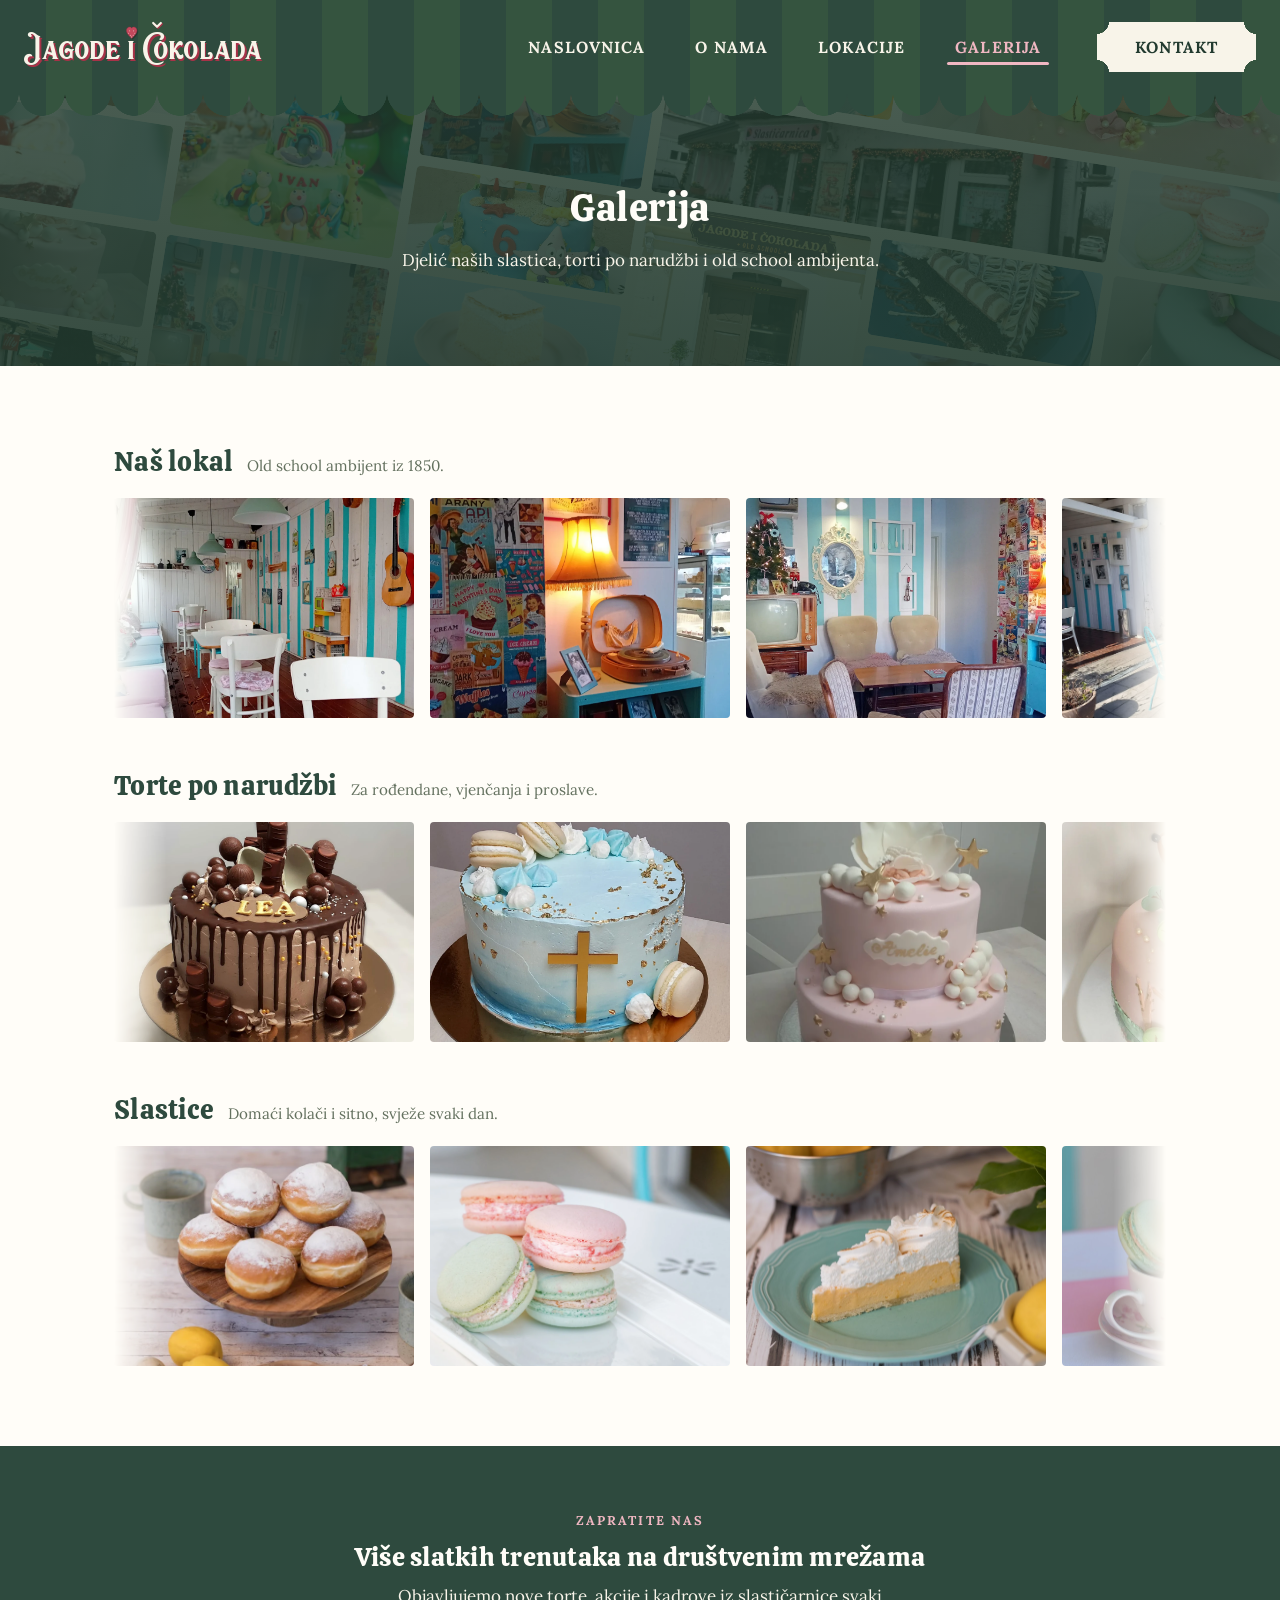
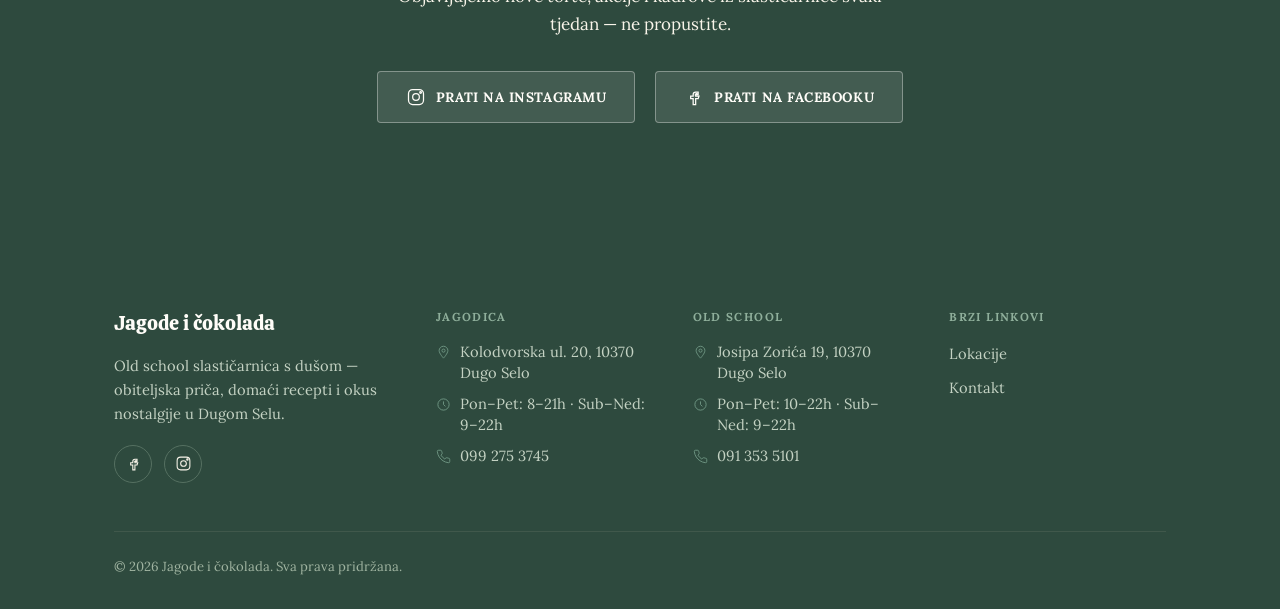
==== galerija.html @ 248cc476 "Initial commit: Jagode i čokolada website Static site for the Jagode i čokolada pastry shop (Dugo Se" ====
<!DOCTYPE html>
<html lang="hr">
<head>
<meta charset="UTF-8">
<meta name="viewport" content="width=device-width, initial-scale=1.0">
<title>Galerija | Jagode i čokolada</title>
<link rel="preconnect" href="https://fonts.googleapis.com">
<link href="https://fonts.googleapis.com/css2?family=Calistoga&family=Caveat:wght@500;600&family=Lora:wght@400;500;600;700&display=swap" rel="stylesheet">
<link rel="stylesheet" href="css/style.css">
</head>
<body>

<header class="site-header">
  <div class="container">
    <a href="index.html" class="brand" aria-label="Slastičarnica Jagode i Čokolada — Old school, Dugo Selo">
      <span class="brand-name" aria-hidden="true">Jagode <span class="i-mark">i<svg class="i-berry" viewBox="0 0 24 26" aria-hidden="true">
        <polygon points="12,0.6 12.823,2.867 15.234,2.949 13.331,4.433 13.998,6.751 12,5.4 10.002,6.751 10.669,4.433 8.766,2.949 11.177,2.867" fill="var(--green)"/>
        <path d="M12,22 C12,22 4,15.2 4,10 C4,6.8 6.4,4.6 9,4.6 C10.4,4.6 11.5,5.4 12,6.4 C12.5,5.4 13.6,4.6 15,4.6 C17.6,4.6 20,6.8 20,10 C20,15.2 12,22 12,22 Z" fill="var(--straw)" stroke="var(--straw-deep)" stroke-width="0.6"/>
        <ellipse cx="9" cy="10.5" rx="0.55" ry="0.9" fill="var(--straw-soft)" transform="rotate(-20 9 10.5)"/>
        <ellipse cx="15" cy="10.5" rx="0.55" ry="0.9" fill="var(--straw-soft)" transform="rotate(20 15 10.5)"/>
        <ellipse cx="7.2" cy="14" rx="0.55" ry="0.9" fill="var(--straw-soft)" transform="rotate(-12 7.2 14)"/>
        <ellipse cx="16.8" cy="14" rx="0.55" ry="0.9" fill="var(--straw-soft)" transform="rotate(12 16.8 14)"/>
        <ellipse cx="9.8" cy="17.3" rx="0.55" ry="0.9" fill="var(--straw-soft)" transform="rotate(-16 9.8 17.3)"/>
        <ellipse cx="14.2" cy="17.3" rx="0.55" ry="0.9" fill="var(--straw-soft)" transform="rotate(16 14.2 17.3)"/>
        <ellipse cx="12" cy="19.6" rx="0.55" ry="0.85" fill="var(--straw-soft)"/>
      </svg></span> <span class="dc">C<svg class="dc-caron" viewBox="0 0 10 6" aria-hidden="true"><polyline points="1,1 5,5 9,1"/></svg></span>okolada</span>
    </a>
    <button class="nav-toggle" aria-label="Izbornik"><span></span><span></span><span></span></button>
    <nav class="main-nav">
      <ul>
        <li><a href="index.html">Naslovnica</a></li>
        <li><a href="o-nama.html">O nama</a></li>
        <li><a href="lokacije.html">Lokacije</a></li>
        <li><a href="galerija.html" class="active">Galerija</a></li>
        <li><a href="kontakt.html" class="nav-cta">Kontakt</a></li>
      </ul>
    </nav>
  </div>
</header>

<section class="page-hero page-hero-bento">
  <div class="ph-bento" aria-hidden="true">
    <img class="b-wide b-tall" src="images/cake.webp" alt="">
    <img src="images/food1.webp" alt="">
    <img class="b-tall" src="images/restaurant2.webp" alt="">
    <img src="images/food3.jpg" alt="">
    <img class="b-wide" src="images/cake4.webp" alt="">
    <img src="images/food4.jpg" alt="">
    <img class="b-tall" src="images/cake7.webp" alt="">
    <img class="b-wide" src="images/restaurant5.webp" alt="">
    <img src="images/food2.webp" alt="">
    <img src="images/cake2.webp" alt="">
    <img class="b-wide" src="images/food5.jpg" alt="">
    <img src="images/cake9.webp" alt="">
    <img class="b-tall" src="images/restaurant8.jpg" alt="">
    <img src="images/food7.webp" alt="">
    <img class="b-wide" src="images/cake6.webp" alt="">
    <img src="images/food9.webp" alt="">
    <img src="images/cake3.webp" alt="">
    <img class="b-tall" src="images/restaurant3.webp" alt="">
    <img class="b-wide" src="images/cake10.webp" alt="">
    <img src="images/food8.webp" alt="">
    <img src="images/food10.webp" alt="">
    <img class="b-wide" src="images/restaurant6.webp" alt="">
    <img class="b-tall" src="images/cake5.webp" alt="">
    <img src="images/food11.webp" alt="">
    <img src="images/cake8.webp" alt="">
    <img class="b-wide" src="images/restaurant7.webp" alt="">
    <img src="images/restaurant.webp" alt="">
    <img class="b-tall" src="images/food3.jpg" alt="">
    <img src="images/cake4.webp" alt="">
    <img class="b-wide" src="images/food1.webp" alt="">
    <img src="images/cake2.webp" alt="">
    <img src="images/food5.jpg" alt="">
  </div>
  <div class="container">
    <h1>Galerija</h1>
    <p class="lead">Djelić naših slastica, torti po narudžbi i old school ambijenta.</p>
  </div>
</section>

<section>
  <div class="container">

    <div class="gallery-row">
      <div class="gallery-row-head">
        <h2>Naš lokal</h2>
        <p>Old school ambijent iz 1850.</p>
      </div>
      <div class="marquee">
        <div class="marquee-track">
          <div class="m-item"><img src="images/restaurant.webp" alt="Ambijent slastičarnice"><span class="m-zoom"><svg viewBox="0 0 24 24"><circle cx="11" cy="11" r="7"/><path d="M21 21l-4.3-4.3M11 8v6M8 11h6"/></svg></span></div>
          <div class="m-item"><img src="images/restaurant2.webp" alt="Ambijent slastičarnice"><span class="m-zoom"><svg viewBox="0 0 24 24"><circle cx="11" cy="11" r="7"/><path d="M21 21l-4.3-4.3M11 8v6M8 11h6"/></svg></span></div>
          <div class="m-item"><img src="images/restaurant3.webp" alt="Ambijent slastičarnice"><span class="m-zoom"><svg viewBox="0 0 24 24"><circle cx="11" cy="11" r="7"/><path d="M21 21l-4.3-4.3M11 8v6M8 11h6"/></svg></span></div>
          <div class="m-item"><img src="images/restaurant4.webp" alt="Ambijent slastičarnice"><span class="m-zoom"><svg viewBox="0 0 24 24"><circle cx="11" cy="11" r="7"/><path d="M21 21l-4.3-4.3M11 8v6M8 11h6"/></svg></span></div>
          <div class="m-item"><img src="images/restaurant5.webp" alt="Ambijent slastičarnice"><span class="m-zoom"><svg viewBox="0 0 24 24"><circle cx="11" cy="11" r="7"/><path d="M21 21l-4.3-4.3M11 8v6M8 11h6"/></svg></span></div>
          <div class="m-item"><img src="images/restaurant6.webp" alt="Ambijent slastičarnice"><span class="m-zoom"><svg viewBox="0 0 24 24"><circle cx="11" cy="11" r="7"/><path d="M21 21l-4.3-4.3M11 8v6M8 11h6"/></svg></span></div>
          <div class="m-item"><img src="images/restaurant7.webp" alt="Ambijent slastičarnice"><span class="m-zoom"><svg viewBox="0 0 24 24"><circle cx="11" cy="11" r="7"/><path d="M21 21l-4.3-4.3M11 8v6M8 11h6"/></svg></span></div>
          <div class="m-item"><img src="images/restaurant8.jpg" alt="Ambijent slastičarnice"><span class="m-zoom"><svg viewBox="0 0 24 24"><circle cx="11" cy="11" r="7"/><path d="M21 21l-4.3-4.3M11 8v6M8 11h6"/></svg></span></div>
        </div>
      </div>
    </div>

    <div class="gallery-row">
      <div class="gallery-row-head">
        <h2>Torte po narudžbi</h2>
        <p>Za rođendane, vjenčanja i proslave.</p>
      </div>
      <div class="marquee reverse">
        <div class="marquee-track">
          <div class="m-item"><img src="images/cake.webp" alt="Torta po narudžbi"><span class="m-zoom"><svg viewBox="0 0 24 24"><circle cx="11" cy="11" r="7"/><path d="M21 21l-4.3-4.3M11 8v6M8 11h6"/></svg></span></div>
          <div class="m-item"><img src="images/cake2.webp" alt="Torta po narudžbi"><span class="m-zoom"><svg viewBox="0 0 24 24"><circle cx="11" cy="11" r="7"/><path d="M21 21l-4.3-4.3M11 8v6M8 11h6"/></svg></span></div>
          <div class="m-item"><img src="images/cake3.webp" alt="Torta po narudžbi"><span class="m-zoom"><svg viewBox="0 0 24 24"><circle cx="11" cy="11" r="7"/><path d="M21 21l-4.3-4.3M11 8v6M8 11h6"/></svg></span></div>
          <div class="m-item"><img src="images/cake4.webp" alt="Torta po narudžbi"><span class="m-zoom"><svg viewBox="0 0 24 24"><circle cx="11" cy="11" r="7"/><path d="M21 21l-4.3-4.3M11 8v6M8 11h6"/></svg></span></div>
          <div class="m-item"><img src="images/cake5.webp" alt="Torta po narudžbi"><span class="m-zoom"><svg viewBox="0 0 24 24"><circle cx="11" cy="11" r="7"/><path d="M21 21l-4.3-4.3M11 8v6M8 11h6"/></svg></span></div>
          <div class="m-item"><img src="images/cake6.webp" alt="Torta po narudžbi"><span class="m-zoom"><svg viewBox="0 0 24 24"><circle cx="11" cy="11" r="7"/><path d="M21 21l-4.3-4.3M11 8v6M8 11h6"/></svg></span></div>
          <div class="m-item"><img src="images/cake7.webp" alt="Torta po narudžbi"><span class="m-zoom"><svg viewBox="0 0 24 24"><circle cx="11" cy="11" r="7"/><path d="M21 21l-4.3-4.3M11 8v6M8 11h6"/></svg></span></div>
          <div class="m-item"><img src="images/cake8.webp" alt="Torta po narudžbi"><span class="m-zoom"><svg viewBox="0 0 24 24"><circle cx="11" cy="11" r="7"/><path d="M21 21l-4.3-4.3M11 8v6M8 11h6"/></svg></span></div>
          <div class="m-item"><img src="images/cake9.webp" alt="Torta po narudžbi"><span class="m-zoom"><svg viewBox="0 0 24 24"><circle cx="11" cy="11" r="7"/><path d="M21 21l-4.3-4.3M11 8v6M8 11h6"/></svg></span></div>
          <div class="m-item"><img src="images/cake10.webp" alt="Torta po narudžbi"><span class="m-zoom"><svg viewBox="0 0 24 24"><circle cx="11" cy="11" r="7"/><path d="M21 21l-4.3-4.3M11 8v6M8 11h6"/></svg></span></div>
        </div>
      </div>
    </div>

    <div class="gallery-row">
      <div class="gallery-row-head">
        <h2>Slastice</h2>
        <p>Domaći kolači i sitno, svježe svaki dan.</p>
      </div>
      <div class="marquee">
        <div class="marquee-track">
          <div class="m-item"><img src="images/food1.webp" alt="Domaće krafne"><span class="m-zoom"><svg viewBox="0 0 24 24"><circle cx="11" cy="11" r="7"/><path d="M21 21l-4.3-4.3M11 8v6M8 11h6"/></svg></span></div>
          <div class="m-item"><img src="images/food2.webp" alt="Slastica"><span class="m-zoom"><svg viewBox="0 0 24 24"><circle cx="11" cy="11" r="7"/><path d="M21 21l-4.3-4.3M11 8v6M8 11h6"/></svg></span></div>
          <div class="m-item"><img src="images/food3.jpg" alt="Torta s limun kremom"><span class="m-zoom"><svg viewBox="0 0 24 24"><circle cx="11" cy="11" r="7"/><path d="M21 21l-4.3-4.3M11 8v6M8 11h6"/></svg></span></div>
          <div class="m-item"><img src="images/food4.jpg" alt="Macaronsi"><span class="m-zoom"><svg viewBox="0 0 24 24"><circle cx="11" cy="11" r="7"/><path d="M21 21l-4.3-4.3M11 8v6M8 11h6"/></svg></span></div>
          <div class="m-item"><img src="images/food5.jpg" alt="Torta Crna šuma"><span class="m-zoom"><svg viewBox="0 0 24 24"><circle cx="11" cy="11" r="7"/><path d="M21 21l-4.3-4.3M11 8v6M8 11h6"/></svg></span></div>
          <div class="m-item"><img src="images/food6.webp" alt="Slastica"><span class="m-zoom"><svg viewBox="0 0 24 24"><circle cx="11" cy="11" r="7"/><path d="M21 21l-4.3-4.3M11 8v6M8 11h6"/></svg></span></div>
          <div class="m-item"><img src="images/food7.webp" alt="Slastica"><span class="m-zoom"><svg viewBox="0 0 24 24"><circle cx="11" cy="11" r="7"/><path d="M21 21l-4.3-4.3M11 8v6M8 11h6"/></svg></span></div>
          <div class="m-item"><img src="images/food8.webp" alt="Slastica"><span class="m-zoom"><svg viewBox="0 0 24 24"><circle cx="11" cy="11" r="7"/><path d="M21 21l-4.3-4.3M11 8v6M8 11h6"/></svg></span></div>
          <div class="m-item"><img src="images/food9.webp" alt="Slastica"><span class="m-zoom"><svg viewBox="0 0 24 24"><circle cx="11" cy="11" r="7"/><path d="M21 21l-4.3-4.3M11 8v6M8 11h6"/></svg></span></div>
          <div class="m-item"><img src="images/food10.webp" alt="Slastica"><span class="m-zoom"><svg viewBox="0 0 24 24"><circle cx="11" cy="11" r="7"/><path d="M21 21l-4.3-4.3M11 8v6M8 11h6"/></svg></span></div>
          <div class="m-item"><img src="images/food11.webp" alt="Slastica"><span class="m-zoom"><svg viewBox="0 0 24 24"><circle cx="11" cy="11" r="7"/><path d="M21 21l-4.3-4.3M11 8v6M8 11h6"/></svg></span></div>
        </div>
      </div>
    </div>

  </div>
</section>

<section class="social-promo">
  <div class="container">
    <span class="script">Zapratite nas</span>
    <h2>Više slatkih trenutaka na društvenim mrežama</h2>
    <p class="lead">Objavljujemo nove torte, akcije i kadrove iz slastičarnice svaki tjedan — ne propustite.</p>
    <div class="social-links">
      <a href="https://www.instagram.com/jagodeicok/" class="social-link" target="_blank" rel="noopener">
        <svg viewBox="0 0 24 24"><rect x="3" y="3" width="18" height="18" rx="5"/><circle cx="12" cy="12" r="4"/><circle cx="17.5" cy="6.5" r="1"/></svg>
        Prati na Instagramu
      </a>
      <a href="https://www.facebook.com/Jagodeicokolada" class="social-link" target="_blank" rel="noopener">
        <svg viewBox="0 0 24 24"><path d="M14 9h3V6h-3a3 3 0 0 0-3 3v2H8v3h3v7h3v-7h3l1-3h-4V9a1 1 0 0 1 1-1z"/></svg>
        Prati na Facebooku
      </a>
    </div>
  </div>
</section>

<div class="lightbox" id="lightbox">
  <button class="lightbox-close" aria-label="Zatvori">&times;</button>
  <button class="lightbox-nav lightbox-prev" aria-label="Prethodna"><svg viewBox="0 0 24 24"><path d="M15 18l-6-6 6-6"/></svg></button>
  <img src="" alt="">
  <button class="lightbox-nav lightbox-next" aria-label="Sljedeća"><svg viewBox="0 0 24 24"><path d="M9 6l6 6-6 6"/></svg></button>
</div>

<footer class="site-footer">
  <div class="container">
    <div class="footer-grid">
      <div class="footer-col">
        <h4>Jagode i čokolada</h4>
        <p>Old school slastičarnica s dušom — obiteljska priča, domaći recepti i okus nostalgije u Dugom Selu.</p>
        <div class="social-icons">
          <a href="#" aria-label="Facebook"><svg viewBox="0 0 24 24" fill="none" stroke="currentColor" stroke-width="1.5"><path d="M14 9h3V6h-3a3 3 0 0 0-3 3v2H8v3h3v7h3v-7h3l1-3h-4V9a1 1 0 0 1 1-1z"/></svg></a>
          <a href="#" aria-label="Instagram"><svg viewBox="0 0 24 24" fill="none" stroke="currentColor" stroke-width="1.5"><rect x="3" y="3" width="18" height="18" rx="5"/><circle cx="12" cy="12" r="4"/><circle cx="17.5" cy="6.5" r="1"/></svg></a>
        </div>
      </div>
      <div class="footer-col">
        <span class="footer-kicker">Jagodica</span>
        <div class="footer-line">
          <svg viewBox="0 0 24 24" fill="none" stroke="currentColor" stroke-width="1.5"><path d="M12 21s7-7.58 7-12A7 7 0 0 0 5 9c0 4.42 7 12 7 12z"/><circle cx="12" cy="9" r="2.5"/></svg>
          Kolodvorska ul. 20, 10370 Dugo Selo
        </div>
        <div class="footer-line">
          <svg viewBox="0 0 24 24" fill="none" stroke="currentColor" stroke-width="1.5"><circle cx="12" cy="12" r="9"/><path d="M12 7v5l3 3"/></svg>
          Pon&ndash;Pet: 8&ndash;21h &middot; Sub&ndash;Ned: 9&ndash;22h
        </div>
        <div class="footer-line">
          <svg viewBox="0 0 24 24" fill="none" stroke="currentColor" stroke-width="1.5"><path d="M22 16.92v3a2 2 0 0 1-2.18 2 19.79 19.79 0 0 1-8.63-3.07 19.5 19.5 0 0 1-6-6 19.79 19.79 0 0 1-3.07-8.67A2 2 0 0 1 4.11 2h3a2 2 0 0 1 2 1.72c.12.81.35 1.6.68 2.34a2 2 0 0 1-.45 2.11L8 9.91a16 16 0 0 0 6 6l1.74-1.34a2 2 0 0 1 2.11-.45c.74.33 1.53.56 2.34.68A2 2 0 0 1 22 16.92z"/></svg>
          099 275 3745
        </div>
      </div>
      <div class="footer-col">
        <span class="footer-kicker">OLD School</span>
        <div class="footer-line">
          <svg viewBox="0 0 24 24" fill="none" stroke="currentColor" stroke-width="1.5"><path d="M12 21s7-7.58 7-12A7 7 0 0 0 5 9c0 4.42 7 12 7 12z"/><circle cx="12" cy="9" r="2.5"/></svg>
          Josipa Zorića 19, 10370 Dugo Selo
        </div>
        <div class="footer-line">
          <svg viewBox="0 0 24 24" fill="none" stroke="currentColor" stroke-width="1.5"><circle cx="12" cy="12" r="9"/><path d="M12 7v5l3 3"/></svg>
          Pon&ndash;Pet: 10&ndash;22h &middot; Sub&ndash;Ned: 9&ndash;22h
        </div>
        <div class="footer-line">
          <svg viewBox="0 0 24 24" fill="none" stroke="currentColor" stroke-width="1.5"><path d="M22 16.92v3a2 2 0 0 1-2.18 2 19.79 19.79 0 0 1-8.63-3.07 19.5 19.5 0 0 1-6-6 19.79 19.79 0 0 1-3.07-8.67A2 2 0 0 1 4.11 2h3a2 2 0 0 1 2 1.72c.12.81.35 1.6.68 2.34a2 2 0 0 1-.45 2.11L8 9.91a16 16 0 0 0 6 6l1.74-1.34a2 2 0 0 1 2.11-.45c.74.33 1.53.56 2.34.68A2 2 0 0 1 22 16.92z"/></svg>
          091 353 5101
        </div>
      </div>
      <div class="footer-col">
        <span class="footer-kicker">Brzi linkovi</span>
        <ul>
            <li><a href="lokacije.html">Lokacije</a></li>
          <li><a href="kontakt.html">Kontakt</a></li>
        </ul>
      </div>
    </div>
    <div class="footer-bottom">&copy; 2026 Jagode i čokolada. Sva prava pridržana.</div>
  </div>
</footer>
<script src="js/main.js"></script>
</body>
</html>
---- css/style.css ----
/* Logo font (Sacred Bridge — demo/personal-use; nema hrvatske dijakritike pa se č/Č crtaju ručno) */
@font-face {
  font-family: 'Sacred Bridge';
  src: url('../fonts/sacred-bridge-demo.ttf') format('truetype');
  font-weight: normal;
  font-style: normal;
  font-display: swap;
}

:root {
  --green: #2E4A3E;
  --green-deep: #223A2F;
  --choc: #2C3830;
  --choc-soft: #64715F;
  --straw: #C4485C;
  --straw-deep: #A83248;
  --straw-soft: #EDD6D0;
  --pink-bg: #F2EEE1;
  --cream: #F8F4E9;
  --white: #FFFDF8;
  --line: #E5E0CF;
  --font-display: 'Calistoga', serif;
  --font-body: 'Lora', serif;
  --font-script: 'Caveat', cursive;
}

* { box-sizing: border-box; }

html { scroll-behavior: smooth; }

body {
  margin: 0;
  font-family: var(--font-body);
  font-size: 17px;
  color: var(--choc);
  background: var(--white);
  line-height: 1.65;
}

h1, h2, h3 {
  font-family: var(--font-display);
  font-weight: 400;
  margin: 0 0 0.4em;
  line-height: 1.15;
  letter-spacing: 0.01em;
  color: var(--green);
}

p { margin: 0 0 1em; }

a { color: inherit; text-decoration: none; }

img, .ph-box { display: block; }

.container {
  max-width: 1100px;
  margin: 0 auto;
  padding: 0 24px;
}

/* Kicker (nadnaslov) */
.script {
  display: block;
  font-family: var(--font-body);
  font-size: 0.8rem;
  font-weight: 700;
  letter-spacing: 0.16em;
  text-transform: uppercase;
  color: var(--straw);
  margin-bottom: 12px;
}

/* Placeholder photo box */
.ph-box {
  border: 2px dashed var(--choc-soft);
  border-radius: 3px;
  display: flex;
  align-items: center;
  justify-content: center;
  color: var(--choc-soft);
  background: var(--cream);
  font-size: 0.78rem;
  letter-spacing: 0.06em;
  text-transform: uppercase;
  font-weight: 700;
  text-align: center;
  gap: 6px;
  min-height: 140px;
}
.ph-box.strawberry { border-color: var(--straw); color: var(--straw); background: var(--pink-bg); }
.ph-box.arch { border-radius: 3px; }
.ph-box svg { width: 20px; height: 20px; flex-shrink: 0; }

/* Google Maps embed */
.map-embed {
  border-radius: 4px;
  overflow: hidden;
  line-height: 0;
}
.map-embed iframe { display: block; }

/* Announcement bar */
.topbar {
  background: var(--green);
  color: var(--cream);
  font-size: 0.82rem;
  font-weight: 700;
  letter-spacing: 0.04em;
  text-align: center;
  padding: 8px 16px;
}
.topbar span { margin: 0 10px; }

/* Uppercase kicker */
.kicker {
  display: block;
  font-size: 0.78rem;
  font-weight: 800;
  letter-spacing: 0.18em;
  text-transform: uppercase;
  color: var(--straw);
  margin-bottom: 10px;
}

/* Badge */
.badge {
  display: inline-block;
  background: var(--straw-soft);
  color: var(--straw-deep);
  font-size: 0.72rem;
  font-weight: 800;
  letter-spacing: 0.06em;
  text-transform: uppercase;
  padding: 4px 12px;
  border-radius: 3px;
  margin-left: 10px;
  vertical-align: middle;
}
.badge.green { background: #DEE8DC; color: var(--green); }

/* Feature cards (why us) — bento photo background */
.feature-grid {
  display: grid;
  grid-template-columns: 1.25fr 1fr;
  grid-template-rows: 1fr 1fr;
  gap: 20px;
}
.feature-card {
  position: relative;
  display: flex;
  align-items: flex-end;
  min-height: 232px;
  border-radius: 4px;
  overflow: hidden;
}
.feature-lg { grid-row: 1 / span 2; }
.feature-bg {
  position: absolute;
  inset: 0;
  width: 100%;
  height: 100%;
  object-fit: cover;
  transition: transform 0.5s ease;
}
.feature-card:hover .feature-bg { transform: scale(1.06); }
.feature-slides { position: absolute; inset: 0; }
.feature-slide {
  position: absolute;
  inset: 0;
  opacity: 0;
  animation: featFade 30s infinite;
}
.feature-slide img { width: 100%; height: 100%; object-fit: cover; }
.feature-slide:only-child { animation: none; opacity: 1; }
.feature-slide:nth-child(1) { animation-delay: 0s; }
.feature-slide:nth-child(2) { animation-delay: 6s; }
.feature-slide:nth-child(3) { animation-delay: 12s; }
.feature-slide:nth-child(4) { animation-delay: 18s; }
.feature-slide:nth-child(5) { animation-delay: 24s; }
@keyframes featFade {
  0% { opacity: 0; }
  3% { opacity: 1; }
  20% { opacity: 1; }
  23% { opacity: 0; }
  100% { opacity: 0; }
}
.feature-lg:hover .feature-slide { transform: scale(1.04); transition: transform 0.5s ease; }
@media (prefers-reduced-motion: reduce) {
  .feature-slide { animation: none; }
  .feature-slide:nth-child(1) { opacity: 1; }
}
.feature-overlay {
  position: absolute;
  inset: 0;
  background: linear-gradient(to top, rgba(28, 38, 32, 0.88) 8%, rgba(28, 38, 32, 0.35) 55%, rgba(28, 38, 32, 0.1) 100%);
}
.feature-content {
  position: relative;
  z-index: 1;
  padding: 26px 24px;
}
.feature-content h3 { color: var(--white); font-size: 1.5rem; margin-bottom: 6px; }
.feature-content p { color: rgba(255, 253, 248, 0.9); font-size: 0.96rem; margin: 0; }
.feature-lg .feature-content { padding: 32px 30px; }
.feature-lg .feature-content h3 { font-size: 2rem; }
.feature-lg .feature-content p { font-size: 1.05rem; }

/* Why us — photo anchor + benefit list */
.why-grid {
  display: grid;
  grid-template-columns: 1fr 1fr;
  gap: 44px;
  align-items: stretch;
}
.why-photo {
  position: relative;
  display: flex;
  align-items: flex-end;
  min-height: 420px;
  border-radius: 4px;
  overflow: hidden;
}
.why-photo:hover .feature-slide { transform: scale(1.04); transition: transform 0.5s ease; }
.why-photo .feature-content { min-height: 100px; width: 100%; }
.caption-slide {
  position: absolute;
  inset: 0;
  padding: inherit;
  display: flex;
  flex-direction: column;
  justify-content: flex-end;
  opacity: 0;
  animation: featFade 30s infinite;
}
.caption-slide h3, .caption-slide p { margin: 0; }
.caption-slide h3 { margin-bottom: 6px; }
.caption-slide:nth-child(1) { animation-delay: 0s; }
.caption-slide:nth-child(2) { animation-delay: 6s; }
.caption-slide:nth-child(3) { animation-delay: 12s; }
.caption-slide:nth-child(4) { animation-delay: 18s; }
.caption-slide:nth-child(5) { animation-delay: 24s; }
@media (prefers-reduced-motion: reduce) {
  .caption-slide { animation: none; }
  .caption-slide:nth-child(1) { opacity: 1; }
}
.why-list {
  display: grid;
  grid-template-columns: repeat(2, 1fr);
  gap: 32px 26px;
  align-content: center;
}
.why-item { display: flex; gap: 14px; align-items: flex-start; }
.why-icon {
  flex-shrink: 0;
  width: 42px;
  height: 42px;
  border-radius: 50%;
  display: flex;
  align-items: center;
  justify-content: center;
}
.why-icon svg { width: 20px; height: 20px; }
.why-icon-straw { background: var(--pink-bg); color: var(--straw-deep); }
.why-icon-green { background: #DEE8DC; color: var(--green); }
.why-item h3 {
  font-family: var(--font-body);
  font-weight: 700;
  font-size: 1.05rem;
  letter-spacing: 0;
  margin: 0 0 4px;
  color: var(--choc);
}
.why-item p { font-size: 0.92rem; color: var(--choc-soft); margin: 0; }

/* Header — awning (tenda) */
.site-header {
  position: sticky;
  top: 0;
  z-index: 100;
  background: repeating-linear-gradient(
    90deg,
    var(--green) 0,
    var(--green) 46px,
    #35543f 46px,
    #35543f 92px
  );
}
.site-header::after {
  content: "";
  position: absolute;
  left: 0;
  right: 0;
  top: calc(100% - 1px);
  height: 25px;
  background: inherit;
  -webkit-mask: radial-gradient(circle 23px at 50% 0, #000 98%, transparent) 50% 0 / 46px 100%;
  mask: radial-gradient(circle 23px at 50% 0, #000 98%, transparent) 50% 0 / 46px 100%;
}
.site-header .container {
  display: flex;
  align-items: center;
  justify-content: space-between;
  gap: 32px;
  height: 94px;
  max-width: 1280px;
}

.brand {
  display: flex;
  flex-direction: column;
  align-items: center;
  line-height: 1;
  flex-shrink: 0;
  text-align: center;
}
.brand-name {
  font-family: 'Sacred Bridge', var(--font-display), serif;
  font-size: 2.15rem;
  font-weight: normal;
  color: var(--cream);
  letter-spacing: 0.01em;
  text-shadow: 1.5px 1.5px 0 var(--straw-deep);
}
.brand-sub {
  font-size: 0.6rem;
  font-weight: 800;
  letter-spacing: 0.24em;
  text-transform: uppercase;
  color: #F0B7C2;
  margin-top: 4px;
}

/* Ručno crtana kvačica (caron) za Č — font demo verzija nema hrvatske znakove.
   Pozicija je izmjerena preko canvasa: vrh tinte slova "C" u ovom fontu je
   pomaknut na ~144% širine znaka zbog ukrasnog zavijutka, ne na sredini. */
.dc {
  position: relative;
  display: inline-block;
}
.dc-caron {
  position: absolute;
  left: 144%;
  transform: translateX(calc(-50% - 1px));
  bottom: calc(0.86em + 7px);
  width: 0.28em;
  height: auto;
  fill: none;
  stroke: var(--cream);
  stroke-width: 2.2;
  stroke-linecap: round;
  stroke-linejoin: round;
  overflow: visible;
  filter: drop-shadow(1.5px 1.5px 0 var(--straw-deep));
}
/* Hero naslov ima svoju finu doradu pozicije kvačice, odvojenu od navbar loga */
.hero-title-main .dc-caron {
  transform: translateX(calc(-50% - 1.5px));
  bottom: calc(0.86em + 9.5px);
}

/* Mini jagoda iznad "i" (font nema točku na malom i, pa je slobodan prostor) */
.i-mark {
  position: relative;
  display: inline-block;
}
.i-berry {
  position: absolute;
  left: 46%;
  transform: translateX(calc(-50% - 0.3px));
  bottom: calc(0.62em + 2px);
  width: 0.46em;
  height: auto;
  overflow: visible;
  filter: drop-shadow(1px 1px 0 rgba(20, 30, 24, 0.35));
}

.nav-toggle {
  display: none;
  flex-direction: column;
  gap: 4px;
  background: none;
  border: none;
  cursor: pointer;
  padding: 8px;
}
.nav-toggle span { width: 24px; height: 2px; background: var(--cream); border-radius: 2px; }

.main-nav ul {
  display: flex;
  gap: 34px;
  align-items: center;
  list-style: none;
  margin: 0;
  padding: 0;
}
.main-nav a {
  position: relative;
  z-index: 0;
  font-size: 1rem;
  font-weight: 700;
  letter-spacing: 0.07em;
  text-transform: uppercase;
  color: var(--cream);
  padding: 8px 8px;
  cursor: pointer;
  transition: color 0.25s ease;
}
.main-nav a:not(.nav-cta)::after {
  content: "";
  position: absolute;
  left: 50%;
  bottom: 0;
  width: 0;
  height: 3px;
  border-radius: 3px;
  background: #F0B7C2;
  transform: translateX(-50%);
  transition: width 0.3s ease;
}
.main-nav a:not(.nav-cta):hover,
.main-nav a.active:not(.nav-cta) { color: #F0B7C2; }
.main-nav a:not(.nav-cta):hover::after,
.main-nav a.active:not(.nav-cta)::after { width: 100%; }
.main-nav li:last-child { margin-left: 14px; }
.main-nav a.nav-cta {
  background: var(--cream);
  color: var(--green-deep);
  padding: 15px 38px;
  border-radius: 0;
  border-bottom: none;
  transition: background 0.2s, color 0.2s, transform 0.15s;
  --notch: 12px;
  -webkit-mask:
    radial-gradient(circle var(--notch) at 0 0, #0000 98%, #000),
    radial-gradient(circle var(--notch) at 100% 0, #0000 98%, #000),
    radial-gradient(circle var(--notch) at 0 100%, #0000 98%, #000),
    radial-gradient(circle var(--notch) at 100% 100%, #0000 98%, #000);
  -webkit-mask-composite: source-in;
  mask:
    radial-gradient(circle var(--notch) at 0 0, #0000 98%, #000),
    radial-gradient(circle var(--notch) at 100% 0, #0000 98%, #000),
    radial-gradient(circle var(--notch) at 0 100%, #0000 98%, #000),
    radial-gradient(circle var(--notch) at 100% 100%, #0000 98%, #000);
  mask-composite: intersect;
}
.main-nav a.nav-cta:hover {
  background: var(--straw);
  color: var(--white);
  border-bottom-color: transparent;
  transform: translateY(-1px);
}

/* Hero — full-bleed cinematic slideshow */
.hero {
  position: relative;
  min-height: min(78vh, 680px);
  display: flex;
  align-items: center;
  overflow: hidden;
  background: var(--green-deep);
  isolation: isolate;
}

/* Rotating full-bleed photos */
.hero-slides { position: absolute; inset: 0; z-index: 0; }
.hero-slide {
  position: absolute;
  inset: 0;
  opacity: 0;
  will-change: opacity, transform;
  animation: heroKen 72s infinite;
}
.hero-slide img { width: 100%; height: 100%; object-fit: cover; display: block; }
.hero-slide:nth-of-type(1) { animation-delay: 0s; }
.hero-slide:nth-of-type(2) { animation-delay: 6s; }
.hero-slide:nth-of-type(3) { animation-delay: 12s; }
.hero-slide:nth-of-type(4) { animation-delay: 18s; }
.hero-slide:nth-of-type(5) { animation-delay: 24s; }
.hero-slide:nth-of-type(6) { animation-delay: 30s; }
.hero-slide:nth-of-type(7) { animation-delay: 36s; }
.hero-slide:nth-of-type(8) { animation-delay: 42s; }
.hero-slide:nth-of-type(9) { animation-delay: 48s; }
.hero-slide:nth-of-type(10) { animation-delay: 54s; }
.hero-slide:nth-of-type(11) { animation-delay: 60s; }
.hero-slide:nth-of-type(12) { animation-delay: 66s; }
@keyframes heroKen {
  0%      { opacity: 0; }
  1.1%    { opacity: 1; }
  8.33%   { opacity: 1; }
  9.4%    { opacity: 0; }
  100%    { opacity: 0; }
}

/* Warm brand scrim for legibility */
.hero-scrim {
  position: absolute;
  inset: 0;
  z-index: 1;
  background:
    linear-gradient(100deg, rgba(34,58,47,0.94) 0%, rgba(34,58,47,0.78) 34%, rgba(34,58,47,0.30) 66%, rgba(34,58,47,0.12) 100%),
    linear-gradient(0deg, rgba(29,38,32,0.72) 0%, rgba(29,38,32,0) 42%);
}
.hero::after {
  content: "";
  position: absolute;
  inset: 0;
  z-index: 1;
  pointer-events: none;
  box-shadow: inset 0 0 180px rgba(20,30,24,0.55);
}

.hero-inner {
  position: relative;
  z-index: 2;
  width: 100%;
  max-width: 1180px;
  margin: 0 auto;
  padding: 40px 24px 56px;
}
.hero-content { max-width: 620px; }

.hero-title-main {
  font-family: 'Sacred Bridge', var(--font-display), serif;
  font-weight: normal;
  color: var(--white);
  font-size: clamp(3rem, 6.2vw, 4.8rem);
  line-height: 0.94;
  letter-spacing: 0.01em;
  margin: 0 0 0.2em;
  text-shadow: 2px 2px 0 var(--straw-deep), 0 2px 24px rgba(20, 30, 24, 0.35);
}
.hero-title-line { display: block; padding-top: 0.14em; }
.hero-title-line:first-child { margin-top: -0.16em; }
.hero-title-line + .hero-title-line { margin-top: 0.22em; }

/* Blagi luk: svako slovo je zasebno pomaknuto/zarotirano (kao natpis na ovalnoj tabli) */
.cw {
  display: inline-block;
  transform: translateY(var(--y)) rotate(var(--r));
  transform-origin: bottom center;
}

.hero-content p.lead {
  font-size: 1.15rem;
  line-height: 1.5;
  color: rgba(248, 244, 233, 0.92);
  max-width: 500px;
  margin-bottom: 22px;
}

.hero-actions {
  display: flex;
  gap: 14px;
  flex-wrap: wrap;
  margin-bottom: 24px;
}
.btn-hero-ghost {
  background: rgba(248, 244, 233, 0.06);
  color: var(--white);
  border-color: rgba(248, 244, 233, 0.65);
  backdrop-filter: blur(2px);
}
.btn-hero-ghost:hover {
  background: var(--cream);
  color: var(--green-deep);
  border-color: var(--cream);
}

.hero-trust {
  display: flex;
  align-items: center;
  gap: 12px;
  flex-wrap: wrap;
  padding-top: 16px;
  border-top: 1px solid rgba(248, 244, 233, 0.2);
}
.hero-trust-item { display: flex; align-items: center; gap: 10px; }
.hero-trust-item .stars-mini { display: flex; gap: 2px; color: #F1B23C; }
.hero-trust-item .stars-mini svg {
  width: 17px; height: 17px;
  filter: drop-shadow(0 1px 2px rgba(0,0,0,0.25));
}
.star-partial {
  position: relative;
  display: inline-block;
  width: 17px;
  height: 17px;
}
.star-partial .star-empty {
  position: absolute;
  inset: 0;
  width: 17px;
  height: 17px;
  color: rgba(241, 178, 60, 0.35);
}
.star-fill-clip {
  position: absolute;
  inset: 0;
  width: var(--fill, 50%);
  overflow: hidden;
}
.star-fill-clip svg {
  width: 17px;
  height: 17px;
  filter: drop-shadow(0 1px 2px rgba(0,0,0,0.25));
}
.hero-trust-item strong {
  font-family: var(--font-display);
  color: var(--white);
  font-size: 1.02rem;
}
.hero-trust-item span {
  font-size: 0.86rem;
  color: rgba(248, 244, 233, 0.78);
}

/* Old-school stamp seal */
/* Kružni bedž dolje desno: mijenja tekst ovisno o kategoriji slika koje se trenutno vrte */
.hero-badge {
  position: absolute;
  z-index: 2;
  right: clamp(22px, 5vw, 72px);
  bottom: clamp(96px, 18vh, 160px);
  width: 116px;
  height: 116px;
  display: flex;
  align-items: center;
  justify-content: center;
  text-align: center;
  color: var(--white);
  font-family: var(--font-display);
  font-size: 1.1rem;
  line-height: 1.2;
  box-shadow: 0 14px 34px rgba(20, 30, 24, 0.4);
  clip-path: polygon(50.0% 0.0%, 60.4% 11.4%, 75.0% 6.7%, 78.3% 21.7%, 93.3% 25.0%, 88.6% 39.6%, 100.0% 50.0%, 88.6% 60.4%, 93.3% 75.0%, 78.3% 78.3%, 75.0% 93.3%, 60.4% 88.6%, 50.0% 100.0%, 39.6% 88.6%, 25.0% 93.3%, 21.7% 78.3%, 6.7% 75.0%, 11.4% 60.4%, 0.0% 50.0%, 11.4% 39.6%, 6.7% 25.0%, 21.7% 21.7%, 25.0% 6.7%, 39.6% 11.4%);
}
.hero-badge-food {
  background: var(--straw);
  transform: rotate(8deg);
  animation: badgeFoodShow 72s infinite;
}
.hero-badge-restaurant {
  background: var(--green);
  transform: rotate(8deg);
  opacity: 0;
  animation: badgeRestaurantShow 72s infinite;
}
/* Bedž prati točan raspored izmiješanih slika (F,F,R,F,R,F,R,F,R,F,R,F kroz 72s ciklus) */
@keyframes badgeFoodShow {
  0%      { opacity: 1; }
  15.667% { opacity: 1; }
  16.667% { opacity: 0; }
  24%     { opacity: 0; }
  25%     { opacity: 1; }
  32.333% { opacity: 1; }
  33.333% { opacity: 0; }
  40.667% { opacity: 0; }
  41.667% { opacity: 1; }
  49%     { opacity: 1; }
  50%     { opacity: 0; }
  57.333% { opacity: 0; }
  58.333% { opacity: 1; }
  65.667% { opacity: 1; }
  66.667% { opacity: 0; }
  74%     { opacity: 0; }
  75%     { opacity: 1; }
  82.333% { opacity: 1; }
  83.333% { opacity: 0; }
  90.667% { opacity: 0; }
  91.667% { opacity: 1; }
  100%    { opacity: 1; }
}
@keyframes badgeRestaurantShow {
  0%      { opacity: 0; }
  15.667% { opacity: 0; }
  16.667% { opacity: 1; }
  24%     { opacity: 1; }
  25%     { opacity: 0; }
  32.333% { opacity: 0; }
  33.333% { opacity: 1; }
  40.667% { opacity: 1; }
  41.667% { opacity: 0; }
  49%     { opacity: 0; }
  50%     { opacity: 1; }
  57.333% { opacity: 1; }
  58.333% { opacity: 0; }
  65.667% { opacity: 0; }
  66.667% { opacity: 1; }
  74%     { opacity: 1; }
  75%     { opacity: 0; }
  82.333% { opacity: 0; }
  83.333% { opacity: 1; }
  90.667% { opacity: 1; }
  91.667% { opacity: 0; }
  100%    { opacity: 0; }
}

/* Slide progress indicator */
.hero-progress {
  position: absolute;
  left: 50%;
  bottom: 26px;
  z-index: 3;
  transform: translateX(-50%);
  display: flex;
  gap: 9px;
}
.hero-progress span {
  width: 9px;
  height: 4px;
  border-radius: 2px;
  background: rgba(248, 244, 233, 0.4);
  animation: heroProgress 72s infinite;
}
.hero-progress span:nth-child(1) { animation-delay: 0s; }
.hero-progress span:nth-child(2) { animation-delay: 6s; }
.hero-progress span:nth-child(3) { animation-delay: 12s; }
.hero-progress span:nth-child(4) { animation-delay: 18s; }
.hero-progress span:nth-child(5) { animation-delay: 24s; }
.hero-progress span:nth-child(6) { animation-delay: 30s; }
.hero-progress span:nth-child(7) { animation-delay: 36s; }
.hero-progress span:nth-child(8) { animation-delay: 42s; }
.hero-progress span:nth-child(9) { animation-delay: 48s; }
.hero-progress span:nth-child(10) { animation-delay: 54s; }
.hero-progress span:nth-child(11) { animation-delay: 60s; }
.hero-progress span:nth-child(12) { animation-delay: 66s; }
@keyframes heroProgress {
  0%, 8.33% { width: 30px; background: var(--straw); }
  9.4%, 100% { width: 9px; background: rgba(248, 244, 233, 0.4); }
}

@media (prefers-reduced-motion: reduce) {
  .hero-slide { animation: none; }
  .hero-slide:nth-of-type(1) { opacity: 1; }
  .hero-badge-food, .hero-badge-restaurant { animation: none; }
  .hero-badge-food { opacity: 1; }
  .hero-badge-restaurant { opacity: 0; }
  .hero-progress span { animation: none; }
  .hero-progress span:nth-child(1) { width: 30px; background: var(--straw); }
}

/* Page hero (subpages) */
.page-hero {
  background: var(--cream);
  padding: 64px 0;
  text-align: center;
}
.page-hero h1 { font-size: 2.4rem; }
.page-hero p.lead { color: var(--choc-soft); max-width: 520px; margin: 0 auto; }

/* Page hero with bento-collage background */
.page-hero-bento {
  position: relative;
  overflow: hidden;
  padding: 92px 0;
}
.ph-bento {
  position: absolute;
  inset: -26% -12%;
  z-index: 0;
  display: grid;
  grid-template-columns: repeat(8, 1fr);
  grid-auto-rows: 82px;
  grid-auto-flow: dense;
  gap: 9px;
  transform: rotate(9deg) scale(1.18);
  pointer-events: none;
}
.page-hero-bento.is-placeholder .ph-bento { transform: rotate(-9deg) scale(1.18); }
.ph-bento img {
  width: 100%;
  height: 100%;
  object-fit: cover;
  border-radius: 4px;
}
.ph-bento .ph-frame {
  width: 100%;
  height: 100%;
  border-radius: 4px;
  border: 2px dashed rgba(248, 244, 233, 0.55);
  background: rgba(17, 27, 22, 0.75);
}
.ph-bento .b-wide { grid-column: span 2; }
.ph-bento .b-tall { grid-row: span 2; }
.page-hero-bento::after {
  content: "";
  position: absolute;
  inset: 0;
  z-index: 1;
  background: linear-gradient(180deg, rgba(34, 58, 47, 0.82), rgba(34, 58, 47, 0.9));
}
.page-hero-bento.is-placeholder::after {
  background: linear-gradient(180deg, rgba(34, 58, 47, 0.55), rgba(34, 58, 47, 0.7));
}
.page-hero-bento .container { position: relative; z-index: 2; }
.page-hero-bento h1 { color: var(--white); }
.page-hero-bento p.lead { color: var(--cream); }

/* Buttons */
.btn {
  display: inline-block;
  padding: 13px 30px;
  border-radius: 2px;
  font-family: var(--font-body);
  font-weight: 700;
  font-size: 0.98rem;
  border: 2px solid transparent;
  cursor: pointer;
  transition: background 0.2s, color 0.2s, transform 0.15s;
}
.btn:hover { transform: translateY(-2px); }
.btn-strawberry { background: var(--straw); color: var(--white); }
.btn-strawberry:hover { background: var(--straw-deep); }
.btn-outline { background: transparent; color: var(--choc); border-color: var(--choc); }
.btn-outline:hover { background: var(--choc); color: var(--white); }
.btn-cream-outline { background: transparent; color: var(--white); border-color: var(--white); }
.btn-cream-outline:hover { background: var(--white); color: var(--green); }

/* Sections */
section { padding: 80px 0; }
.section-pink { background: var(--pink-bg); }
.section-cream { background: var(--cream); }
.section-header { text-align: center; max-width: 620px; margin: 0 auto 52px; }
.section-header h2 { font-size: 2.2rem; }
.section-header p { color: var(--choc-soft); }

/* Story split */
.split {
  display: grid;
  grid-template-columns: 1fr 1fr;
  gap: 56px;
  align-items: center;
}
.split .ph-box { min-height: 340px; }
.split h2 { font-size: 2.1rem; }
.split p { color: var(--choc-soft); }

/* Featured banner */
.featured-banner {
  background: var(--white);
  border: 2px solid var(--straw-soft);
  border-radius: 4px;
  padding: 44px 48px;
  display: flex;
  align-items: center;
  justify-content: space-between;
  gap: 36px;
  flex-wrap: wrap;
}
.featured-banner h3 { font-size: 1.9rem; }
.featured-banner p { color: var(--choc-soft); max-width: 460px; margin-bottom: 0; }
.featured-banner .ph-box { width: 200px; height: 150px; min-height: auto; flex-shrink: 0; }

/* Card grid */
.card-grid {
  display: grid;
  grid-template-columns: repeat(auto-fit, minmax(280px, 1fr));
  gap: 32px;
}
.card {
  background: var(--white);
  border: 1px solid var(--line);
  border-radius: 4px;
  padding: 28px;
  text-align: center;
  transition: transform 0.2s, box-shadow 0.2s;
}
.card:hover { transform: translateY(-4px); box-shadow: 0 12px 32px rgba(74, 44, 26, 0.08); }
.card .ph-box { min-height: 180px; margin-bottom: 20px; border-radius: 3px; }
.card h3 { font-size: 1.5rem; }
.card .meta {
  font-size: 0.92rem;
  color: var(--choc-soft);
  margin: 4px 0;
  display: flex;
  align-items: center;
  justify-content: center;
  gap: 6px;
}
.card .btn { margin-top: 16px; }
.family-grid { margin-bottom: 56px; }

/* Location cards */
.location-grid {
  display: grid;
  grid-template-columns: repeat(auto-fit, minmax(340px, 1fr));
  gap: 32px;
}
.location-card {
  background: var(--white);
  border-radius: 6px;
  overflow: hidden;
  box-shadow: 0 12px 32px rgba(74, 44, 26, 0.08);
  transition: transform 0.2s, box-shadow 0.2s;
}
.location-card:hover { transform: translateY(-4px); box-shadow: 0 18px 40px rgba(74, 44, 26, 0.12); }
.location-photo { position: relative; min-height: 220px; border-radius: 0; margin-bottom: 0; }
.location-tag {
  position: absolute;
  top: 16px;
  left: 16px;
  z-index: 1;
  background: var(--green);
  color: var(--white);
  font-size: 0.7rem;
  font-weight: 800;
  letter-spacing: 0.06em;
  text-transform: uppercase;
  padding: 6px 12px;
  border-radius: 3px;
}
.location-tag-straw { background: var(--straw); }
.location-body { padding: 26px 24px; }
.location-body h3 { font-size: 1.5rem; margin-bottom: 14px; }
.location-row {
  display: flex;
  align-items: center;
  gap: 8px;
  font-size: 0.92rem;
  color: var(--choc-soft);
  margin-bottom: 8px;
}
.location-row svg { width: 16px; height: 16px; flex-shrink: 0; color: var(--straw); }
.location-body .btn { margin-top: 14px; }

/* Pull quotes */
.pull-quote {
  font-family: var(--font-script);
  font-size: 1.7rem;
  line-height: 1.4;
  color: var(--green);
  text-align: center;
  max-width: 640px;
  margin: 0 auto 28px;
}
.pull-quote cite {
  display: block;
  font-family: var(--font-body);
  font-style: normal;
  font-size: 0.92rem;
  color: var(--choc-soft);
  margin-top: 10px;
}

/* Timeline */
.timeline {
  position: relative;
  max-width: 880px;
  margin: 0 auto;
  padding-top: 8px;
}
.timeline::before {
  content: "";
  position: absolute;
  left: 50%;
  top: 6px;
  bottom: 6px;
  width: 2px;
  background: var(--line);
  transform: translateX(-50%);
}
.timeline-item {
  position: relative;
  width: 50%;
  padding: 0 48px 56px;
}
.timeline-item:last-child { padding-bottom: 0; }
.timeline-item:nth-child(odd) { left: 0; text-align: right; }
.timeline-item:nth-child(even) { left: 50%; text-align: left; }
.timeline-dot {
  position: absolute;
  top: 6px;
  width: 14px;
  height: 14px;
  border-radius: 50%;
  background: var(--straw);
  box-shadow: 0 0 0 4px var(--cream);
}
.timeline-item:nth-child(odd) .timeline-dot { right: -7px; }
.timeline-item:nth-child(even) .timeline-dot { left: -7px; }
.timeline-year {
  display: block;
  font-family: var(--font-display);
  color: var(--straw);
  font-size: 1.3rem;
  margin-bottom: 4px;
}
.timeline-item h3 { margin-bottom: 6px; }
.timeline-item p { color: var(--choc-soft); margin: 0; }

/* Reviews */
.review-grid {
  display: grid;
  grid-template-columns: repeat(auto-fit, minmax(260px, 1fr));
  gap: 24px;
}
.review-card {
  position: relative;
  background: var(--white);
  border: none;
  border-radius: 8px;
  padding: 24px 22px;
  box-shadow: 0 1px 2px rgba(60, 64, 67, 0.08), 0 2px 8px rgba(60, 64, 67, 0.12);
  font-family: -apple-system, BlinkMacSystemFont, "Segoe UI", Roboto, Arial, sans-serif;
}
.review-google-badge {
  position: absolute;
  top: 20px;
  right: 20px;
  width: 20px;
  height: 20px;
}
.review-head {
  display: flex;
  align-items: center;
  gap: 12px;
  margin-bottom: 12px;
  padding-right: 24px;
}
.review-avatar {
  width: 40px;
  height: 40px;
  border-radius: 50%;
  flex-shrink: 0;
  display: flex;
  align-items: center;
  justify-content: center;
  color: var(--white);
  font-weight: 500;
  font-size: 1.05rem;
}
.review-meta { display: flex; flex-direction: column; }
.review-name { font-weight: 500; color: #202124; font-size: 0.95rem; }
.review-time { font-size: 0.78rem; color: #70757a; }
.review-card .stars {
  display: flex;
  gap: 2px;
  color: #FBBC04;
  margin-bottom: 12px;
}
.review-card .stars svg { width: 16px; height: 16px; }
.review-card p {
  color: #3c4043;
  font-size: 0.92rem;
  line-height: 1.55;
  margin-bottom: 0;
}

/* Menu / Ponuda */
.menu-category { margin-bottom: 64px; }
.menu-category h2 {
  font-size: 1.9rem;
  text-align: center;
  margin-bottom: 8px;
}
.menu-category .cat-note {
  text-align: center;
  font-family: var(--font-script);
  font-size: 1.35rem;
  color: var(--straw);
  margin-bottom: 28px;
}
.menu-items { max-width: 720px; margin: 0 auto; }
.menu-item {
  display: flex;
  justify-content: space-between;
  align-items: baseline;
  gap: 18px;
  padding: 18px 8px;
  border-bottom: 1px dashed var(--line);
}
.menu-item .name { font-weight: 800; font-size: 1.05rem; }
.menu-item .desc { font-size: 0.92rem; color: var(--choc-soft); margin-top: 2px; }
.menu-item .price { font-weight: 800; color: var(--straw); white-space: nowrap; font-size: 1.05rem; }
.menu-item.highlight {
  background: var(--pink-bg);
  border-radius: 3px;
  padding: 18px 20px;
  border-bottom: none;
}

/* Gallery — auto-scrolling category rows */
.gallery-row { margin-bottom: 52px; }
.gallery-row:last-child { margin-bottom: 0; }
.gallery-row-head {
  display: flex;
  align-items: baseline;
  gap: 14px;
  margin-bottom: 20px;
}
.gallery-row-head h2 {
  font-family: var(--font-display);
  font-size: 1.7rem;
  color: var(--green);
  margin: 0;
}
.gallery-row-head p {
  margin: 0;
  color: var(--choc-soft);
  font-size: 0.95rem;
}

.marquee {
  position: relative;
  overflow: hidden;
  -webkit-mask: linear-gradient(90deg, transparent, #000 5%, #000 95%, transparent);
  mask: linear-gradient(90deg, transparent, #000 5%, #000 95%, transparent);
}
.marquee-track {
  display: flex;
  gap: 16px;
  width: max-content;
  animation: marquee 32s linear infinite;
  will-change: transform;
}
.marquee.reverse .marquee-track { animation-direction: reverse; }
.marquee:hover .marquee-track { animation-play-state: paused; }
@keyframes marquee {
  from { transform: translateX(0); }
  to   { transform: translateX(-50%); }
}

.m-item {
  flex: 0 0 auto;
  width: 300px;
  height: 220px;
  position: relative;
  overflow: hidden;
  border-radius: 4px;
  background: var(--pink-bg);
  cursor: pointer;
}
.m-item img {
  width: 100%;
  height: 100%;
  object-fit: cover;
  transition: transform 0.6s cubic-bezier(0.2, 0.7, 0.2, 1);
}
.m-item::after {
  content: "";
  position: absolute;
  inset: 0;
  background: rgba(28, 38, 32, 0.28);
  opacity: 0;
  transition: opacity 0.35s ease;
}
.m-item:hover::after { opacity: 1; }
.m-item .m-zoom {
  position: absolute;
  inset: 0;
  z-index: 2;
  display: flex;
  align-items: center;
  justify-content: center;
  opacity: 0;
  transition: opacity 0.35s ease;
}
.m-item:hover .m-zoom { opacity: 1; }
.m-item.m-placeholder {
  display: flex;
  flex-direction: column;
  align-items: center;
  justify-content: center;
  gap: 8px;
  cursor: default;
  background: var(--pink-bg);
  border: 1.5px dashed var(--line);
  color: var(--choc-soft);
  font-family: var(--font-body);
  font-size: 0.8rem;
  letter-spacing: 0.08em;
  text-transform: uppercase;
}
.m-item.m-placeholder::after,
.m-item.m-placeholder .m-zoom { display: none; }
.m-item.m-placeholder svg {
  width: 26px;
  height: 26px;
  stroke: var(--choc-soft);
  stroke-width: 1.4;
  fill: none;
}
.m-item .m-zoom svg {
  width: 34px;
  height: 34px;
  stroke: var(--white);
  stroke-width: 1.6;
  fill: none;
}

/* Social promo (galerija) */
.social-promo {
  background: var(--green);
  padding: 64px 0;
  text-align: center;
}
.social-promo .script { color: #F0B7C2; }
.social-promo h2 { color: var(--white); }
.social-promo p.lead {
  color: var(--cream);
  max-width: 520px;
  margin: 0 auto 32px;
}
.social-links {
  display: flex;
  justify-content: center;
  gap: 20px;
  margin-bottom: 48px;
}
.social-link {
  display: inline-flex;
  align-items: center;
  gap: 10px;
  padding: 14px 28px;
  border-radius: 4px;
  background: rgba(255, 253, 248, 0.1);
  border: 1.5px solid rgba(255, 253, 248, 0.35);
  color: var(--white);
  font-weight: 700;
  letter-spacing: 0.04em;
  text-transform: uppercase;
  font-size: 0.85rem;
  transition: background 0.2s ease, border-color 0.2s ease;
}
.social-link:hover { background: rgba(255, 253, 248, 0.18); border-color: rgba(255, 253, 248, 0.6); }
.social-link svg { width: 20px; height: 20px; stroke: currentColor; fill: none; stroke-width: 1.5; flex-shrink: 0; }

.social-embeds {
  display: grid;
  grid-template-columns: 1fr 1fr;
  gap: 24px;
  text-align: left;
}
.embed-box {
  background: var(--cream);
  border-radius: 4px;
  overflow: hidden;
  min-height: 340px;
}
.embed-box iframe { width: 100%; height: 340px; border: none; display: block; }
.embed-placeholder {
  height: 340px;
  display: flex;
  flex-direction: column;
  align-items: center;
  justify-content: center;
  gap: 10px;
  color: var(--choc-soft);
  font-family: var(--font-body);
  font-size: 0.85rem;
  letter-spacing: 0.04em;
  text-transform: uppercase;
  border: 1.5px dashed var(--line);
  border-radius: 4px;
}
.embed-placeholder svg { width: 30px; height: 30px; stroke: var(--choc-soft); fill: none; stroke-width: 1.4; }
.embed-placeholder-link {
  border-style: solid;
  cursor: pointer;
  transition: background 0.2s ease, border-color 0.2s ease;
}
.embed-placeholder-link:hover { background: var(--pink-bg); border-color: var(--straw); }
.embed-placeholder-link svg { stroke: var(--straw); }
@media (max-width: 780px) {
  .social-embeds { grid-template-columns: 1fr; }
  .social-links { flex-direction: column; align-items: center; }
}

/* Lightbox */
.lightbox {
  position: fixed;
  inset: 0;
  z-index: 1000;
  display: none;
  align-items: center;
  justify-content: center;
  padding: 32px;
  background: rgba(24, 32, 27, 0.92);
}
.lightbox.open { display: flex; }
.lightbox img {
  max-width: 92vw;
  max-height: 88vh;
  border-radius: 4px;
  box-shadow: 0 20px 60px rgba(0, 0, 0, 0.5);
}
.lightbox-close {
  position: absolute;
  top: 22px;
  right: 28px;
  width: 44px;
  height: 44px;
  border: none;
  background: none;
  color: var(--white);
  font-size: 2rem;
  line-height: 1;
  cursor: pointer;
  opacity: 0.85;
}
.lightbox-close:hover { opacity: 1; }
.lightbox-nav {
  position: absolute;
  top: 50%;
  transform: translateY(-50%);
  width: 52px;
  height: 52px;
  display: flex;
  align-items: center;
  justify-content: center;
  border: none;
  background: rgba(255, 253, 248, 0.12);
  color: var(--white);
  cursor: pointer;
  border-radius: 4px;
  transition: background 0.2s ease;
}
.lightbox-nav:hover { background: rgba(255, 253, 248, 0.28); }
.lightbox-nav svg { width: 26px; height: 26px; stroke: currentColor; stroke-width: 2; fill: none; }
.lightbox-prev { left: 20px; }
.lightbox-next { right: 20px; }
@media (max-width: 600px) {
  .lightbox-prev { left: 8px; }
  .lightbox-next { right: 8px; }
  .lightbox-nav { width: 44px; height: 44px; }
}

/* Contact */
.contact-grid {
  display: grid;
  grid-template-columns: 0.85fr 1.15fr;
  gap: 56px;
}
.form-group { margin-bottom: 20px; }
.form-group label { display: block; font-size: 0.9rem; font-weight: 800; margin-bottom: 6px; }
.form-group input, .form-group textarea {
  width: 100%;
  padding: 13px 16px;
  border: 1.5px solid var(--line);
  border-radius: 3px;
  font-family: var(--font-body);
  font-size: 1rem;
  color: var(--choc);
  background: var(--white);
  transition: border-color 0.2s;
}
.form-group input:focus, .form-group textarea:focus {
  outline: none;
  border-color: var(--straw);
}
.form-group textarea { resize: vertical; min-height: 130px; }

.contact-location {
  padding-bottom: 36px;
  margin-bottom: 36px;
  border-bottom: 1px solid var(--line);
}
.contact-location:last-child { padding-bottom: 0; margin-bottom: 0; border-bottom: none; }
.contact-location h3 { font-size: 1.4rem; margin: 0 0 14px; }
.contact-location .script { margin-bottom: 4px; }
.contact-location-top {
  display: grid;
  grid-template-columns: 1fr 220px;
  gap: 28px;
  align-items: start;
  margin-bottom: 20px;
}
.contact-thumb {
  width: 100%;
  height: 100%;
  min-height: 190px;
  border-radius: 8px;
  object-fit: cover;
}
.contact-thumb-placeholder {
  display: flex;
  align-items: center;
  justify-content: center;
  border: 2px dashed var(--choc-soft);
  background: var(--cream);
  color: var(--choc-soft);
}
.contact-thumb-placeholder svg { width: 32px; height: 32px; }
.contact-location .location-block { margin-bottom: 0; }
.contact-location .map-embed {
  margin-bottom: 0;
  border-radius: 8px;
  box-shadow: 0 10px 28px rgba(74, 44, 26, 0.1);
}
.location-block { margin-bottom: 32px; }
.location-block h3 { font-size: 1.4rem; margin-bottom: 8px; }
.location-block .line {
  display: flex;
  gap: 10px;
  font-size: 0.98rem;
  margin-bottom: 6px;
  color: var(--choc-soft);
}
.location-block .line svg { width: 17px; height: 17px; flex-shrink: 0; margin-top: 4px; color: var(--straw); }

/* Footer */
.site-footer {
  background: var(--green);
  color: var(--cream);
  padding: 72px 0 32px;
}
.footer-grid {
  display: grid;
  grid-template-columns: 1.3fr 1fr 1fr 1fr;
  gap: 40px;
  margin-bottom: 48px;
}
.footer-col h4 {
  font-family: var(--font-display);
  font-weight: 400;
  color: var(--white);
  font-size: 1.25rem;
  margin: 0 0 14px;
}
.footer-kicker {
  display: block;
  font-size: 0.72rem;
  font-weight: 800;
  letter-spacing: 0.12em;
  text-transform: uppercase;
  color: #8FAF9B;
  margin-bottom: 16px;
}
.footer-col p, .footer-col li { font-size: 0.92rem; color: #C4D2C3; }
.footer-col ul { list-style: none; padding: 0; margin: 0; }
.footer-col li { margin-bottom: 10px; }
.footer-col a { transition: color 0.2s; }
.footer-col a:hover { color: var(--white); }
.footer-line {
  display: flex;
  align-items: flex-start;
  gap: 9px;
  font-size: 0.92rem;
  color: #C4D2C3;
  margin-bottom: 11px;
  line-height: 1.4;
}
.footer-line svg { width: 15px; height: 15px; flex-shrink: 0; margin-top: 3px; color: #6E9683; }
.social-icons { display: flex; gap: 12px; margin-top: 18px; }
.social-icons a {
  width: 38px; height: 38px;
  border: 1.5px solid #557061;
  border-radius: 50%;
  display: flex; align-items: center; justify-content: center;
  transition: border-color 0.2s, background 0.2s;
}
.social-icons a:hover { border-color: var(--straw); background: var(--straw); }
.social-icons svg { width: 17px; height: 17px; }
.footer-bottom {
  display: flex;
  align-items: center;
  justify-content: space-between;
  flex-wrap: wrap;
  gap: 12px;
  border-top: 1px solid #40584B;
  padding-top: 24px;
  font-size: 0.82rem;
  color: #9FB3A0;
}

/* Responsive */
@media (max-width: 860px) {
  .split, .contact-grid { grid-template-columns: 1fr; }
  .contact-location-top { grid-template-columns: 1fr; }
  .contact-thumb { min-height: 220px; }
  .feature-grid { grid-template-columns: 1fr; grid-template-rows: none; }
  .feature-lg { grid-row: auto; }
  .feature-card { min-height: 260px; }
  .why-grid { grid-template-columns: 1fr; gap: 32px; }
  .why-photo { min-height: 260px; }
  .why-list { grid-template-columns: 1fr; gap: 24px; }
  .footer-grid { grid-template-columns: repeat(2, 1fr); }
  .gallery-grid { grid-template-columns: repeat(2, 1fr); }
  .hero h1 { font-size: 2.5rem; }
  .timeline::before { left: 6px; }
  .timeline-item, .timeline-item:nth-child(odd), .timeline-item:nth-child(even) {
    left: 0;
    width: 100%;
    text-align: left;
    padding: 0 0 40px 32px;
  }
  .timeline-item:nth-child(odd) .timeline-dot, .timeline-item:nth-child(even) .timeline-dot {
    left: 0;
    right: auto;
  }
}

body.menu-open { overflow: hidden; }
.nav-toggle span {
  transition: transform 0.3s ease, opacity 0.2s ease;
}
body.menu-open .nav-toggle span:nth-child(1) { transform: translateY(6px) rotate(45deg); }
body.menu-open .nav-toggle span:nth-child(2) { opacity: 0; }
body.menu-open .nav-toggle span:nth-child(3) { transform: translateY(-6px) rotate(-45deg); }

@media (max-width: 720px) {
  .site-header .container { height: 76px; }
  .brand { position: relative; z-index: 210; }
  .brand-name { font-size: 1.25rem; }
  .nav-toggle { display: flex; position: relative; z-index: 210; }

  .main-nav {
    position: fixed;
    inset: 0;
    z-index: 200;
    background: var(--green);
    display: flex;
    align-items: center;
    justify-content: center;
    opacity: 0;
    visibility: hidden;
    transition: opacity 0.3s ease, visibility 0.3s ease;
  }
  .main-nav.open { opacity: 1; visibility: visible; }

  .main-nav ul {
    flex-direction: column;
    gap: 6px;
    align-items: center;
    padding: 0;
  }
  .main-nav li { border-bottom: none; }
  .main-nav li:last-child { margin: 20px 0 0; }

  .main-nav a {
    display: block;
    padding: 12px 14px;
    font-size: 1.6rem;
    letter-spacing: 0.06em;
    opacity: 0;
    transform: translateY(14px);
  }
  .main-nav.open a {
    opacity: 1;
    transform: translateY(0);
    transition: opacity 0.35s ease, transform 0.4s cubic-bezier(0.34, 1.2, 0.64, 1);
  }
  .main-nav.open li:nth-child(1) a { transition-delay: 0.08s; }
  .main-nav.open li:nth-child(2) a { transition-delay: 0.14s; }
  .main-nav.open li:nth-child(3) a { transition-delay: 0.20s; }
  .main-nav.open li:nth-child(4) a { transition-delay: 0.26s; }
  .main-nav.open li:nth-child(5) a { transition-delay: 0.32s; }
  .main-nav.open li:nth-child(6) a { transition-delay: 0.38s; }

  .main-nav a::after { display: none; }
  .main-nav a.nav-cta { text-align: center; padding: 16px 44px; font-size: 1.05rem; }

  .hero { min-height: 74vh; }
  .hero-inner { padding: 44px 22px 92px; }
  .hero-content p.lead { font-size: 1.08rem; }
  .hero-badge { width: 90px; height: 90px; font-size: 0.85rem; right: 18px; bottom: 82px; }
  .footer-grid { grid-template-columns: 1fr; }
  .footer-bottom { justify-content: center; text-align: center; }
  .gallery-grid { grid-template-columns: 1fr; }
}
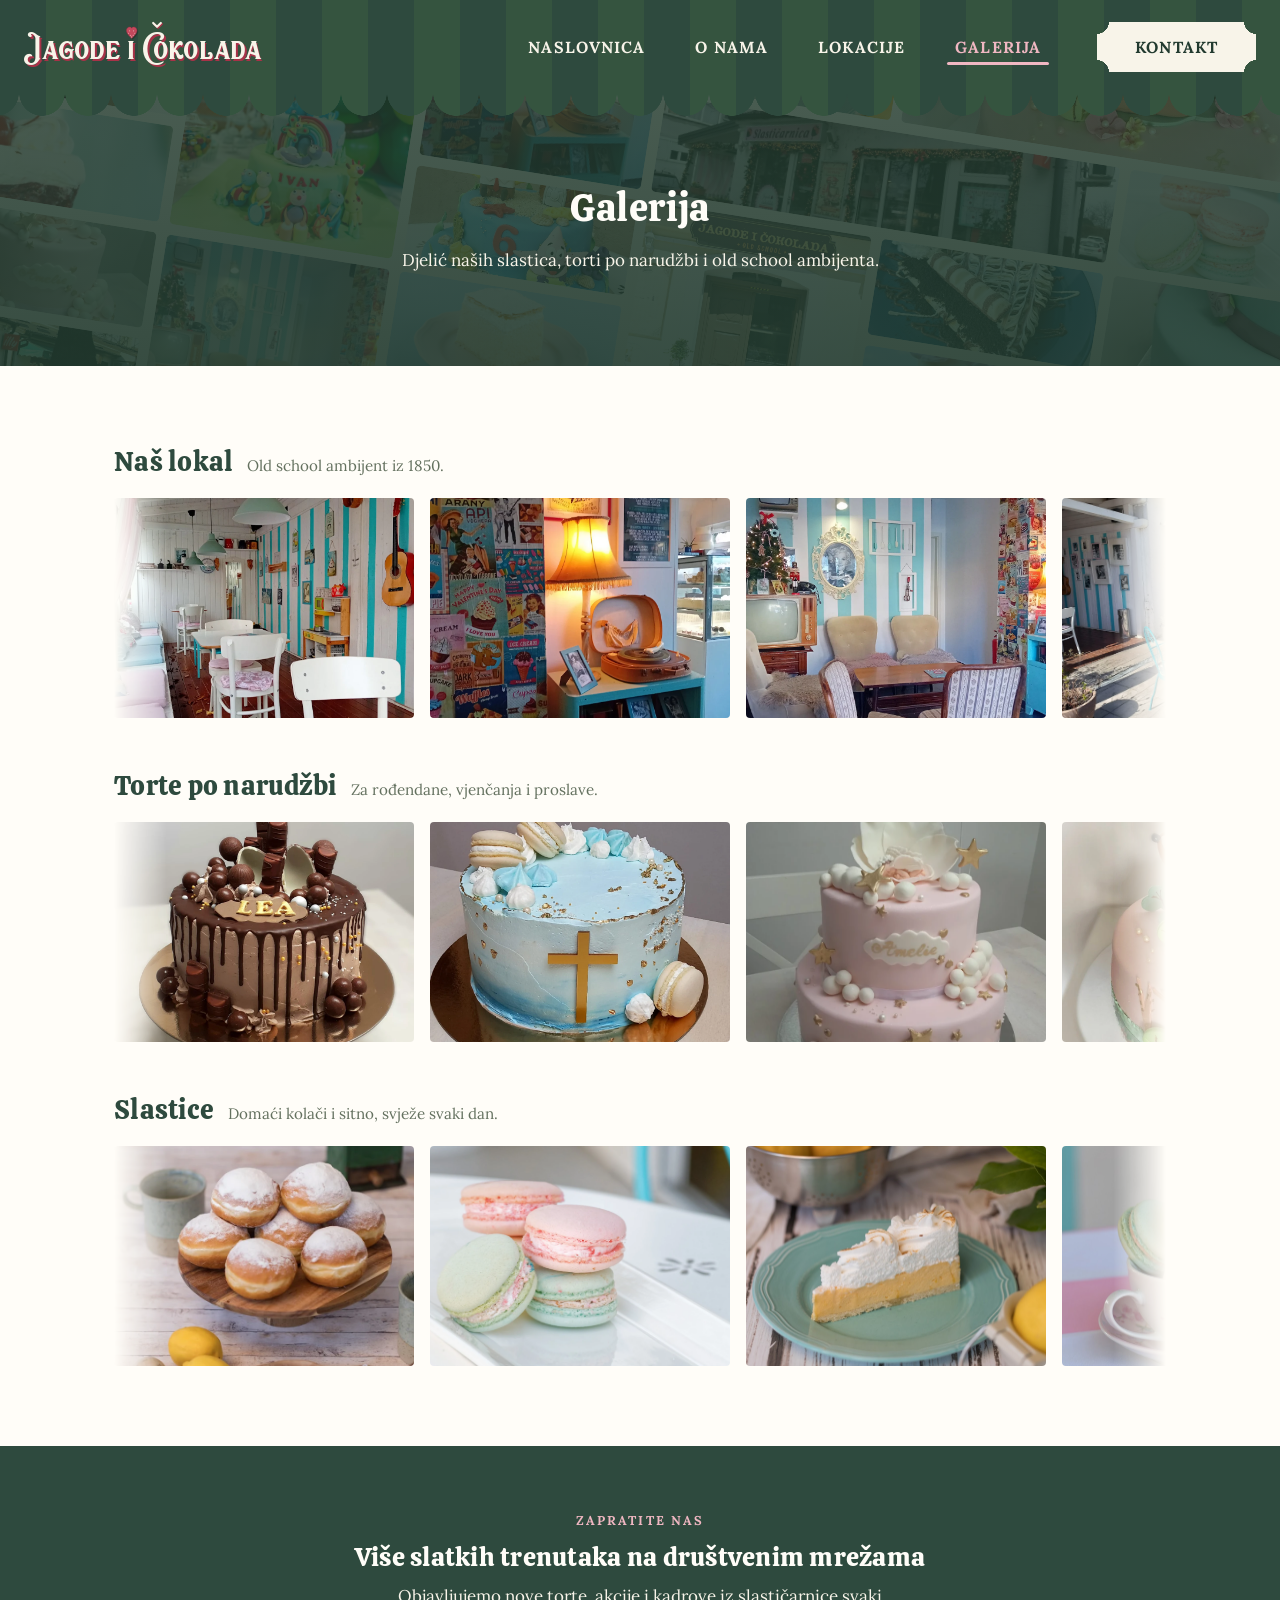
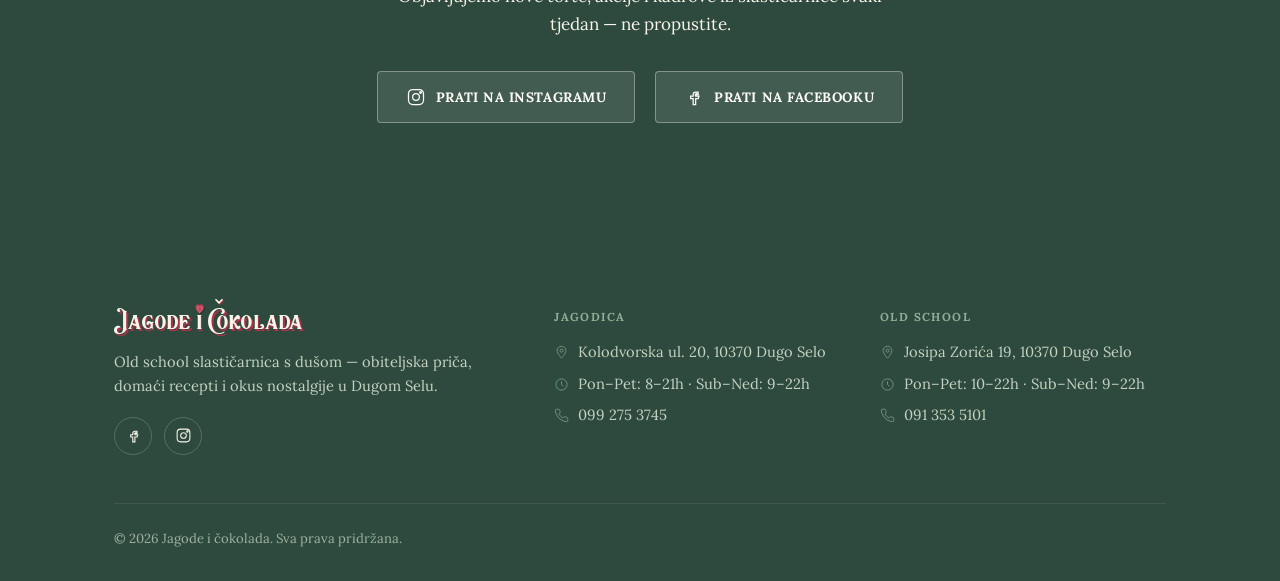
==== commit f755cfb4: "Add scroll-reveal animations, redesign footer, and update content - Add scroll-triggered fade-up rev" ====
--- a/galerija.html
+++ b/galerija.html
@@ -148,7 +148,7 @@
 </section>
 
 <section class="social-promo">
-  <div class="container">
+  <div class="container reveal">
     <span class="script">Zapratite nas</span>
     <h2>Više slatkih trenutaka na društvenim mrežama</h2>
     <p class="lead">Objavljujemo nove torte, akcije i kadrove iz slastičarnice svaki tjedan — ne propustite.</p>
@@ -176,11 +176,23 @@
   <div class="container">
     <div class="footer-grid">
       <div class="footer-col">
-        <h4>Jagode i čokolada</h4>
+        <a href="index.html" class="brand footer-brand" aria-label="Slastičarnica Jagode i Čokolada — Old school, Dugo Selo">
+          <span class="brand-name" aria-hidden="true">Jagode <span class="i-mark">i<svg class="i-berry" viewBox="0 0 24 26" aria-hidden="true">
+            <polygon points="12,0.6 12.823,2.867 15.234,2.949 13.331,4.433 13.998,6.751 12,5.4 10.002,6.751 10.669,4.433 8.766,2.949 11.177,2.867" fill="var(--green)"/>
+            <path d="M12,22 C12,22 4,15.2 4,10 C4,6.8 6.4,4.6 9,4.6 C10.4,4.6 11.5,5.4 12,6.4 C12.5,5.4 13.6,4.6 15,4.6 C17.6,4.6 20,6.8 20,10 C20,15.2 12,22 12,22 Z" fill="var(--straw)" stroke="var(--straw-deep)" stroke-width="0.6"/>
+            <ellipse cx="9" cy="10.5" rx="0.55" ry="0.9" fill="var(--straw-soft)" transform="rotate(-20 9 10.5)"/>
+            <ellipse cx="15" cy="10.5" rx="0.55" ry="0.9" fill="var(--straw-soft)" transform="rotate(20 15 10.5)"/>
+            <ellipse cx="7.2" cy="14" rx="0.55" ry="0.9" fill="var(--straw-soft)" transform="rotate(-12 7.2 14)"/>
+            <ellipse cx="16.8" cy="14" rx="0.55" ry="0.9" fill="var(--straw-soft)" transform="rotate(12 16.8 14)"/>
+            <ellipse cx="9.8" cy="17.3" rx="0.55" ry="0.9" fill="var(--straw-soft)" transform="rotate(-16 9.8 17.3)"/>
+            <ellipse cx="14.2" cy="17.3" rx="0.55" ry="0.9" fill="var(--straw-soft)" transform="rotate(16 14.2 17.3)"/>
+            <ellipse cx="12" cy="19.6" rx="0.55" ry="0.85" fill="var(--straw-soft)"/>
+          </svg></span> <span class="dc">C<svg class="dc-caron" viewBox="0 0 10 6" aria-hidden="true"><polyline points="1,1 5,5 9,1"/></svg></span>okolada</span>
+        </a>
         <p>Old school slastičarnica s dušom — obiteljska priča, domaći recepti i okus nostalgije u Dugom Selu.</p>
         <div class="social-icons">
-          <a href="#" aria-label="Facebook"><svg viewBox="0 0 24 24" fill="none" stroke="currentColor" stroke-width="1.5"><path d="M14 9h3V6h-3a3 3 0 0 0-3 3v2H8v3h3v7h3v-7h3l1-3h-4V9a1 1 0 0 1 1-1z"/></svg></a>
-          <a href="#" aria-label="Instagram"><svg viewBox="0 0 24 24" fill="none" stroke="currentColor" stroke-width="1.5"><rect x="3" y="3" width="18" height="18" rx="5"/><circle cx="12" cy="12" r="4"/><circle cx="17.5" cy="6.5" r="1"/></svg></a>
+          <a href="https://www.facebook.com/Jagodeicokolada" target="_blank" rel="noopener" aria-label="Facebook"><svg viewBox="0 0 24 24" fill="none" stroke="currentColor" stroke-width="1.5"><path d="M14 9h3V6h-3a3 3 0 0 0-3 3v2H8v3h3v7h3v-7h3l1-3h-4V9a1 1 0 0 1 1-1z"/></svg></a>
+          <a href="https://www.instagram.com/jagodeicok/" target="_blank" rel="noopener" aria-label="Instagram"><svg viewBox="0 0 24 24" fill="none" stroke="currentColor" stroke-width="1.5"><rect x="3" y="3" width="18" height="18" rx="5"/><circle cx="12" cy="12" r="4"/><circle cx="17.5" cy="6.5" r="1"/></svg></a>
         </div>
       </div>
       <div class="footer-col">
@@ -212,13 +224,6 @@
           <svg viewBox="0 0 24 24" fill="none" stroke="currentColor" stroke-width="1.5"><path d="M22 16.92v3a2 2 0 0 1-2.18 2 19.79 19.79 0 0 1-8.63-3.07 19.5 19.5 0 0 1-6-6 19.79 19.79 0 0 1-3.07-8.67A2 2 0 0 1 4.11 2h3a2 2 0 0 1 2 1.72c.12.81.35 1.6.68 2.34a2 2 0 0 1-.45 2.11L8 9.91a16 16 0 0 0 6 6l1.74-1.34a2 2 0 0 1 2.11-.45c.74.33 1.53.56 2.34.68A2 2 0 0 1 22 16.92z"/></svg>
           091 353 5101
         </div>
-      </div>
-      <div class="footer-col">
-        <span class="footer-kicker">Brzi linkovi</span>
-        <ul>
-            <li><a href="lokacije.html">Lokacije</a></li>
-          <li><a href="kontakt.html">Kontakt</a></li>
-        </ul>
       </div>
     </div>
     <div class="footer-bottom">&copy; 2026 Jagode i čokolada. Sva prava pridržana.</div>
--- a/css/style.css
+++ b/css/style.css
@@ -514,8 +514,8 @@
   z-index: 2;
   width: 100%;
   max-width: 1180px;
-  margin: 0 auto;
-  padding: 40px 24px 56px;
+  margin: 0;
+  padding: 40px 24px 56px 5vw;
 }
 .hero-content { max-width: 620px; }
 
@@ -591,7 +591,7 @@
   inset: 0;
   width: 17px;
   height: 17px;
-  color: rgba(241, 178, 60, 0.35);
+  color: rgba(241, 178, 60, 0.4);
 }
 .star-fill-clip {
   position: absolute;
@@ -925,9 +925,11 @@
 
 /* Pull quotes */
 .pull-quote {
-  font-family: var(--font-script);
-  font-size: 1.7rem;
-  line-height: 1.4;
+  font-family: var(--font-body);
+  font-style: italic;
+  font-weight: 500;
+  font-size: 1.5rem;
+  line-height: 1.5;
   color: var(--green);
   text-align: center;
   max-width: 640px;
@@ -1367,10 +1369,10 @@
 }
 .contact-thumb {
   width: 100%;
-  height: 100%;
-  min-height: 190px;
+  height: 190px;
   border-radius: 8px;
   object-fit: cover;
+  object-position: top;
 }
 .contact-thumb-placeholder {
   display: flex;
@@ -1406,7 +1408,7 @@
 }
 .footer-grid {
   display: grid;
-  grid-template-columns: 1.3fr 1fr 1fr 1fr;
+  grid-template-columns: 1.4fr 1fr 1fr;
   gap: 40px;
   margin-bottom: 48px;
 }
@@ -1417,6 +1419,14 @@
   font-size: 1.25rem;
   margin: 0 0 14px;
 }
+.footer-brand {
+  display: inline-flex;
+  align-items: flex-start;
+  text-align: left;
+  text-decoration: none;
+  margin-bottom: 16px;
+}
+.footer-brand .brand-name { font-size: 1.7rem; }
 .footer-kicker {
   display: block;
   font-size: 0.72rem;
@@ -1467,7 +1477,7 @@
 @media (max-width: 860px) {
   .split, .contact-grid { grid-template-columns: 1fr; }
   .contact-location-top { grid-template-columns: 1fr; }
-  .contact-thumb { min-height: 220px; }
+  .contact-thumb { height: 220px; }
   .feature-grid { grid-template-columns: 1fr; grid-template-rows: none; }
   .feature-lg { grid-row: auto; }
   .feature-card { min-height: 260px; }
@@ -1558,3 +1568,38 @@
   .footer-bottom { justify-content: center; text-align: center; }
   .gallery-grid { grid-template-columns: 1fr; }
 }
+
+/* Scroll reveal */
+.reveal {
+  opacity: 0;
+  transform: translateY(26px);
+  transition: opacity 0.7s ease, transform 0.7s ease;
+}
+.reveal.in-view { opacity: 1; transform: translateY(0); }
+
+.stagger > * {
+  opacity: 0;
+  transform: translateY(26px);
+  transition: opacity 0.6s ease, transform 0.6s ease;
+}
+.stagger.in-view > * { opacity: 1; transform: translateY(0); }
+.stagger > *:nth-child(2) { transition-delay: 0.1s; }
+.stagger > *:nth-child(3) { transition-delay: 0.2s; }
+.stagger > *:nth-child(4) { transition-delay: 0.3s; }
+.stagger > *:nth-child(5) { transition-delay: 0.4s; }
+.stagger > *:nth-child(6) { transition-delay: 0.5s; }
+
+@media (prefers-reduced-motion: reduce) {
+  .reveal, .stagger > * { opacity: 1; transform: none; transition: none; }
+}
+
+/* Hover polish */
+.review-card { transition: transform 0.25s ease, box-shadow 0.25s ease; }
+.review-card:hover {
+  transform: translateY(-4px);
+  box-shadow: 0 4px 14px rgba(60, 64, 67, 0.15), 0 8px 26px rgba(60, 64, 67, 0.12);
+}
+.why-icon { transition: transform 0.25s ease, background 0.25s ease; }
+.why-item:hover .why-icon { transform: scale(1.1); }
+.timeline-dot { transition: transform 0.25s ease; }
+.timeline-item:hover .timeline-dot { transform: scale(1.3); }
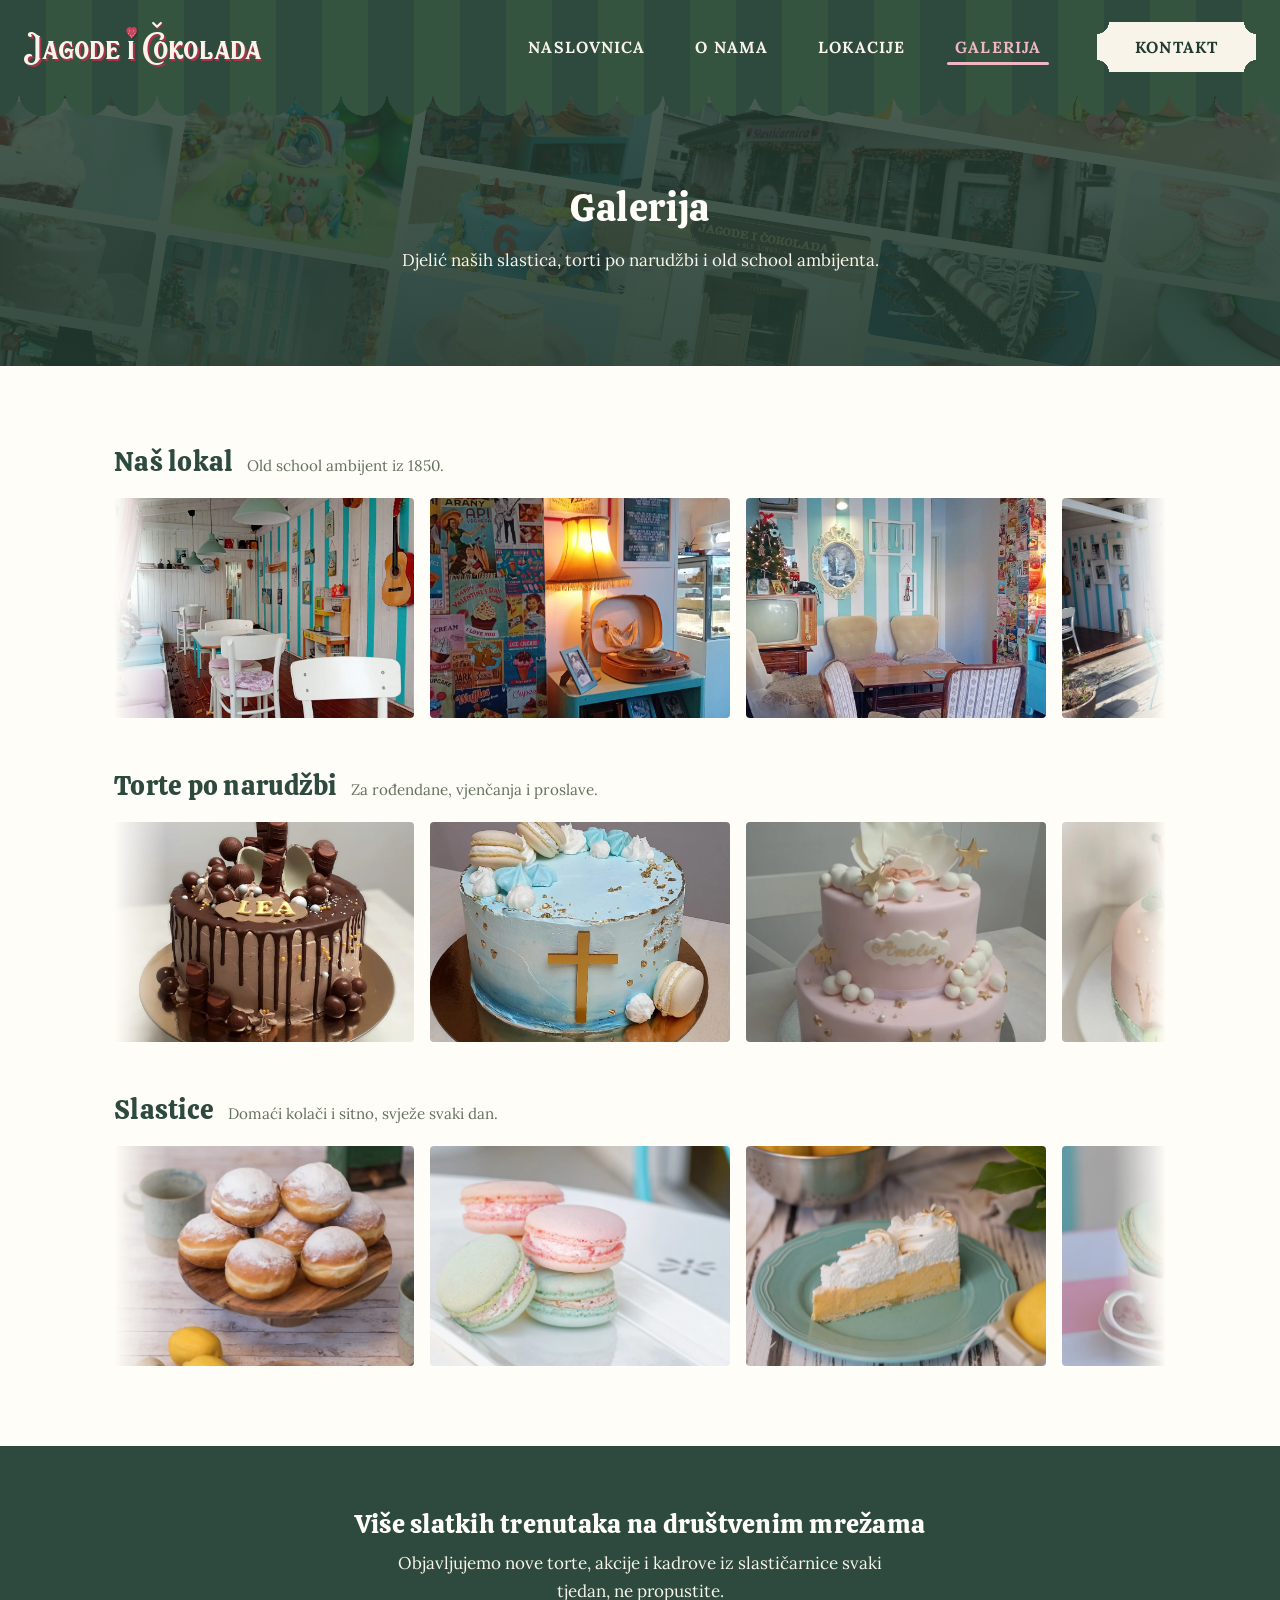
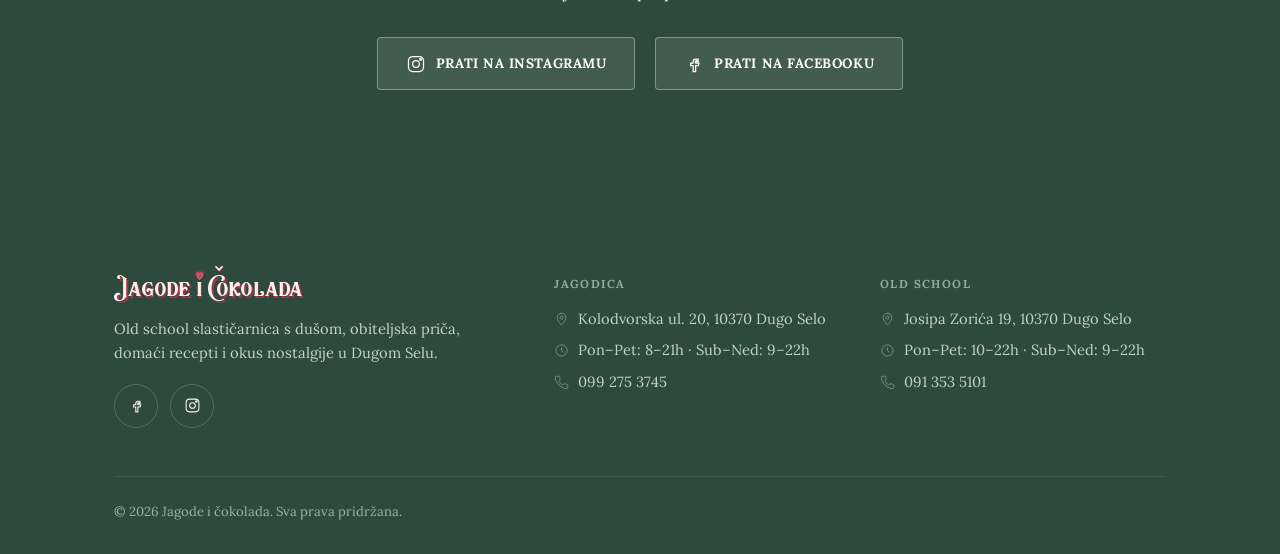
==== commit 189d35ad: "Update kontakt/lokacije pages, real reviews, and location photos - Redesign Kontakt page: card layou" ====
--- a/galerija.html
+++ b/galerija.html
@@ -12,7 +12,7 @@
 
 <header class="site-header">
   <div class="container">
-    <a href="index.html" class="brand" aria-label="Slastičarnica Jagode i Čokolada — Old school, Dugo Selo">
+    <a href="index.html" class="brand" aria-label="Slastičarnica Jagode i Čokolada, Old school, Dugo Selo">
       <span class="brand-name" aria-hidden="true">Jagode <span class="i-mark">i<svg class="i-berry" viewBox="0 0 24 26" aria-hidden="true">
         <polygon points="12,0.6 12.823,2.867 15.234,2.949 13.331,4.433 13.998,6.751 12,5.4 10.002,6.751 10.669,4.433 8.766,2.949 11.177,2.867" fill="var(--green)"/>
         <path d="M12,22 C12,22 4,15.2 4,10 C4,6.8 6.4,4.6 9,4.6 C10.4,4.6 11.5,5.4 12,6.4 C12.5,5.4 13.6,4.6 15,4.6 C17.6,4.6 20,6.8 20,10 C20,15.2 12,22 12,22 Z" fill="var(--straw)" stroke="var(--straw-deep)" stroke-width="0.6"/>
@@ -149,9 +149,8 @@
 
 <section class="social-promo">
   <div class="container reveal">
-    <span class="script">Zapratite nas</span>
     <h2>Više slatkih trenutaka na društvenim mrežama</h2>
-    <p class="lead">Objavljujemo nove torte, akcije i kadrove iz slastičarnice svaki tjedan — ne propustite.</p>
+    <p class="lead">Objavljujemo nove torte, akcije i kadrove iz slastičarnice svaki tjedan, ne propustite.</p>
     <div class="social-links">
       <a href="https://www.instagram.com/jagodeicok/" class="social-link" target="_blank" rel="noopener">
         <svg viewBox="0 0 24 24"><rect x="3" y="3" width="18" height="18" rx="5"/><circle cx="12" cy="12" r="4"/><circle cx="17.5" cy="6.5" r="1"/></svg>
@@ -176,7 +175,7 @@
   <div class="container">
     <div class="footer-grid">
       <div class="footer-col">
-        <a href="index.html" class="brand footer-brand" aria-label="Slastičarnica Jagode i Čokolada — Old school, Dugo Selo">
+        <a href="index.html" class="brand footer-brand" aria-label="Slastičarnica Jagode i Čokolada, Old school, Dugo Selo">
           <span class="brand-name" aria-hidden="true">Jagode <span class="i-mark">i<svg class="i-berry" viewBox="0 0 24 26" aria-hidden="true">
             <polygon points="12,0.6 12.823,2.867 15.234,2.949 13.331,4.433 13.998,6.751 12,5.4 10.002,6.751 10.669,4.433 8.766,2.949 11.177,2.867" fill="var(--green)"/>
             <path d="M12,22 C12,22 4,15.2 4,10 C4,6.8 6.4,4.6 9,4.6 C10.4,4.6 11.5,5.4 12,6.4 C12.5,5.4 13.6,4.6 15,4.6 C17.6,4.6 20,6.8 20,10 C20,15.2 12,22 12,22 Z" fill="var(--straw)" stroke="var(--straw-deep)" stroke-width="0.6"/>
@@ -189,7 +188,7 @@
             <ellipse cx="12" cy="19.6" rx="0.55" ry="0.85" fill="var(--straw-soft)"/>
           </svg></span> <span class="dc">C<svg class="dc-caron" viewBox="0 0 10 6" aria-hidden="true"><polyline points="1,1 5,5 9,1"/></svg></span>okolada</span>
         </a>
-        <p>Old school slastičarnica s dušom — obiteljska priča, domaći recepti i okus nostalgije u Dugom Selu.</p>
+        <p>Old school slastičarnica s dušom, obiteljska priča, domaći recepti i okus nostalgije u Dugom Selu.</p>
         <div class="social-icons">
           <a href="https://www.facebook.com/Jagodeicokolada" target="_blank" rel="noopener" aria-label="Facebook"><svg viewBox="0 0 24 24" fill="none" stroke="currentColor" stroke-width="1.5"><path d="M14 9h3V6h-3a3 3 0 0 0-3 3v2H8v3h3v7h3v-7h3l1-3h-4V9a1 1 0 0 1 1-1z"/></svg></a>
           <a href="https://www.instagram.com/jagodeicok/" target="_blank" rel="noopener" aria-label="Instagram"><svg viewBox="0 0 24 24" fill="none" stroke="currentColor" stroke-width="1.5"><rect x="3" y="3" width="18" height="18" rx="5"/><circle cx="12" cy="12" r="4"/><circle cx="17.5" cy="6.5" r="1"/></svg></a>
@@ -197,33 +196,33 @@
       </div>
       <div class="footer-col">
         <span class="footer-kicker">Jagodica</span>
-        <div class="footer-line">
+        <a class="footer-line" href="https://www.google.com/maps/search/?api=1&amp;query=Kolodvorska+ul.+20%2C+10370+Dugo+Selo" target="_blank" rel="noopener">
           <svg viewBox="0 0 24 24" fill="none" stroke="currentColor" stroke-width="1.5"><path d="M12 21s7-7.58 7-12A7 7 0 0 0 5 9c0 4.42 7 12 7 12z"/><circle cx="12" cy="9" r="2.5"/></svg>
           Kolodvorska ul. 20, 10370 Dugo Selo
-        </div>
+        </a>
         <div class="footer-line">
           <svg viewBox="0 0 24 24" fill="none" stroke="currentColor" stroke-width="1.5"><circle cx="12" cy="12" r="9"/><path d="M12 7v5l3 3"/></svg>
           Pon&ndash;Pet: 8&ndash;21h &middot; Sub&ndash;Ned: 9&ndash;22h
         </div>
-        <div class="footer-line">
+        <a class="footer-line" href="tel:+385992753745">
           <svg viewBox="0 0 24 24" fill="none" stroke="currentColor" stroke-width="1.5"><path d="M22 16.92v3a2 2 0 0 1-2.18 2 19.79 19.79 0 0 1-8.63-3.07 19.5 19.5 0 0 1-6-6 19.79 19.79 0 0 1-3.07-8.67A2 2 0 0 1 4.11 2h3a2 2 0 0 1 2 1.72c.12.81.35 1.6.68 2.34a2 2 0 0 1-.45 2.11L8 9.91a16 16 0 0 0 6 6l1.74-1.34a2 2 0 0 1 2.11-.45c.74.33 1.53.56 2.34.68A2 2 0 0 1 22 16.92z"/></svg>
           099 275 3745
-        </div>
+        </a>
       </div>
       <div class="footer-col">
         <span class="footer-kicker">OLD School</span>
-        <div class="footer-line">
+        <a class="footer-line" href="https://www.google.com/maps/search/?api=1&amp;query=Josipa+Zori%C4%87a+19%2C+10370+Dugo+Selo" target="_blank" rel="noopener">
           <svg viewBox="0 0 24 24" fill="none" stroke="currentColor" stroke-width="1.5"><path d="M12 21s7-7.58 7-12A7 7 0 0 0 5 9c0 4.42 7 12 7 12z"/><circle cx="12" cy="9" r="2.5"/></svg>
           Josipa Zorića 19, 10370 Dugo Selo
-        </div>
+        </a>
         <div class="footer-line">
           <svg viewBox="0 0 24 24" fill="none" stroke="currentColor" stroke-width="1.5"><circle cx="12" cy="12" r="9"/><path d="M12 7v5l3 3"/></svg>
           Pon&ndash;Pet: 10&ndash;22h &middot; Sub&ndash;Ned: 9&ndash;22h
         </div>
-        <div class="footer-line">
+        <a class="footer-line" href="tel:+385913535101">
           <svg viewBox="0 0 24 24" fill="none" stroke="currentColor" stroke-width="1.5"><path d="M22 16.92v3a2 2 0 0 1-2.18 2 19.79 19.79 0 0 1-8.63-3.07 19.5 19.5 0 0 1-6-6 19.79 19.79 0 0 1-3.07-8.67A2 2 0 0 1 4.11 2h3a2 2 0 0 1 2 1.72c.12.81.35 1.6.68 2.34a2 2 0 0 1-.45 2.11L8 9.91a16 16 0 0 0 6 6l1.74-1.34a2 2 0 0 1 2.11-.45c.74.33 1.53.56 2.34.68A2 2 0 0 1 22 16.92z"/></svg>
           091 353 5101
-        </div>
+        </a>
       </div>
     </div>
     <div class="footer-bottom">&copy; 2026 Jagode i čokolada. Sva prava pridržana.</div>
--- a/css/style.css
+++ b/css/style.css
@@ -58,18 +58,6 @@
   padding: 0 24px;
 }
 
-/* Kicker (nadnaslov) */
-.script {
-  display: block;
-  font-family: var(--font-body);
-  font-size: 0.8rem;
-  font-weight: 700;
-  letter-spacing: 0.16em;
-  text-transform: uppercase;
-  color: var(--straw);
-  margin-bottom: 12px;
-}
-
 /* Placeholder photo box */
 .ph-box {
   border: 2px dashed var(--choc-soft);
@@ -110,17 +98,6 @@
   padding: 8px 16px;
 }
 .topbar span { margin: 0 10px; }
-
-/* Uppercase kicker */
-.kicker {
-  display: block;
-  font-size: 0.78rem;
-  font-weight: 800;
-  letter-spacing: 0.18em;
-  text-transform: uppercase;
-  color: var(--straw);
-  margin-bottom: 10px;
-}
 
 /* Badge */
 .badge {
@@ -252,14 +229,14 @@
 .why-item { display: flex; gap: 14px; align-items: flex-start; }
 .why-icon {
   flex-shrink: 0;
-  width: 42px;
-  height: 42px;
+  width: 54px;
+  height: 54px;
   border-radius: 50%;
   display: flex;
   align-items: center;
   justify-content: center;
 }
-.why-icon svg { width: 20px; height: 20px; }
+.why-icon svg { width: 26px; height: 26px; }
 .why-icon-straw { background: var(--pink-bg); color: var(--straw-deep); }
 .why-icon-green { background: #DEE8DC; color: var(--green); }
 .why-item h3 {
@@ -377,11 +354,15 @@
 .nav-toggle {
   display: none;
   flex-direction: column;
+  align-items: center;
+  justify-content: center;
   gap: 4px;
   background: none;
   border: none;
   cursor: pointer;
   padding: 8px;
+  min-width: 44px;
+  min-height: 44px;
 }
 .nav-toggle span { width: 24px; height: 2px; background: var(--cream); border-radius: 2px; }
 
@@ -580,29 +561,26 @@
   width: 17px; height: 17px;
   filter: drop-shadow(0 1px 2px rgba(0,0,0,0.25));
 }
-.star-partial {
+.hero-trust-item .stars-mini .star-split {
   position: relative;
   display: inline-block;
   width: 17px;
   height: 17px;
-}
-.star-partial .star-empty {
-  position: absolute;
-  inset: 0;
+  color: #F1B23C;
+}
+.star-split svg {
   width: 17px;
   height: 17px;
-  color: rgba(241, 178, 60, 0.4);
-}
-.star-fill-clip {
+}
+.star-split .star-outline {
+  filter: drop-shadow(0 1px 2px rgba(0,0,0,0.25));
+}
+.star-split .star-fill {
   position: absolute;
   inset: 0;
-  width: var(--fill, 50%);
-  overflow: hidden;
-}
-.star-fill-clip svg {
-  width: 17px;
-  height: 17px;
   filter: drop-shadow(0 1px 2px rgba(0,0,0,0.25));
+  -webkit-mask-image: linear-gradient(to right, black 60%, transparent 60%);
+  mask-image: linear-gradient(to right, black 60%, transparent 60%);
 }
 .hero-trust-item strong {
   font-family: var(--font-display);
@@ -766,7 +744,12 @@
   transform: rotate(9deg) scale(1.18);
   pointer-events: none;
 }
-.page-hero-bento.is-placeholder .ph-bento { transform: rotate(-9deg) scale(1.18); }
+.page-hero-bento.is-placeholder .ph-bento {
+  inset: -40% -25%;
+  grid-template-columns: repeat(12, 1fr);
+  grid-auto-rows: 1fr;
+  transform: rotate(-9deg) scale(1.3);
+}
 .ph-bento img {
   width: 100%;
   height: 100%;
@@ -811,6 +794,8 @@
 .btn:hover { transform: translateY(-2px); }
 .btn-strawberry { background: var(--straw); color: var(--white); }
 .btn-strawberry:hover { background: var(--straw-deep); }
+.btn-green { background: var(--green); color: var(--white); }
+.btn-green:hover { background: var(--green-deep); }
 .btn-outline { background: transparent; color: var(--choc); border-color: var(--choc); }
 .btn-outline:hover { background: var(--choc); color: var(--white); }
 .btn-cream-outline { background: transparent; color: var(--white); border-color: var(--white); }
@@ -832,6 +817,12 @@
   align-items: center;
 }
 .split .ph-box { min-height: 340px; }
+.lokacije-photo {
+  width: 100%;
+  height: 340px;
+  object-fit: cover;
+  border-radius: 3px;
+}
 .split h2 { font-size: 2.1rem; }
 .split p { color: var(--choc-soft); }
 
@@ -895,6 +886,7 @@
 }
 .location-card:hover { transform: translateY(-4px); box-shadow: 0 18px 40px rgba(74, 44, 26, 0.12); }
 .location-photo { position: relative; min-height: 220px; border-radius: 0; margin-bottom: 0; }
+.location-photo img { width: 100%; height: 220px; object-fit: cover; }
 .location-tag {
   position: absolute;
   top: 16px;
@@ -944,60 +936,107 @@
   margin-top: 10px;
 }
 
-/* Timeline */
+/* Press mentions */
+.press-grid {
+  display: grid;
+  grid-template-columns: repeat(2, 1fr);
+  gap: 28px;
+}
+@media (max-width: 700px) {
+  .press-grid { grid-template-columns: 1fr; }
+}
+.press-card {
+  background: var(--white);
+  border: 1px solid var(--line);
+  border-radius: 6px;
+  overflow: hidden;
+  display: flex;
+  flex-direction: column;
+  transition: transform 0.2s, box-shadow 0.2s;
+}
+.press-card:hover { transform: translateY(-4px); box-shadow: 0 16px 36px rgba(74, 44, 26, 0.1); }
+.press-card .press-photo {
+  width: 100%;
+  height: 190px;
+  object-fit: cover;
+}
+.press-card .press-body {
+  padding: 22px 24px 26px;
+  display: flex;
+  flex-direction: column;
+  gap: 12px;
+  flex-grow: 1;
+}
+.press-card .press-source {
+  display: flex;
+  align-items: center;
+  justify-content: space-between;
+  gap: 12px;
+}
+.press-card .press-source strong {
+  font-family: var(--font-display);
+  color: var(--green);
+  font-size: 1.2rem;
+}
+.press-card h3 {
+  font-size: 1.15rem;
+  line-height: 1.35;
+  margin: 0;
+}
+.press-card p {
+  color: var(--choc-soft);
+  font-size: 0.95rem;
+  margin: 0;
+  flex-grow: 1;
+}
+.press-card .press-link {
+  color: var(--straw);
+  font-weight: 700;
+  font-size: 0.92rem;
+}
+.press-card .press-link:hover { text-decoration: underline; }
+
+/* Timeline — classic single-column chapter list */
 .timeline {
-  position: relative;
-  max-width: 880px;
+  max-width: 720px;
   margin: 0 auto;
-  padding-top: 8px;
-}
-.timeline::before {
-  content: "";
-  position: absolute;
-  left: 50%;
-  top: 6px;
-  bottom: 6px;
-  width: 2px;
-  background: var(--line);
-  transform: translateX(-50%);
+  display: flex;
+  flex-direction: column;
+  gap: 40px;
 }
 .timeline-item {
-  position: relative;
-  width: 50%;
-  padding: 0 48px 56px;
-}
-.timeline-item:last-child { padding-bottom: 0; }
-.timeline-item:nth-child(odd) { left: 0; text-align: right; }
-.timeline-item:nth-child(even) { left: 50%; text-align: left; }
-.timeline-dot {
-  position: absolute;
-  top: 6px;
-  width: 14px;
-  height: 14px;
-  border-radius: 50%;
-  background: var(--straw);
-  box-shadow: 0 0 0 4px var(--cream);
-}
-.timeline-item:nth-child(odd) .timeline-dot { right: -7px; }
-.timeline-item:nth-child(even) .timeline-dot { left: -7px; }
+  display: grid;
+  grid-template-columns: 160px 1fr;
+  gap: 28px;
+  align-items: start;
+}
+.timeline-photo {
+  width: 160px;
+  height: 160px;
+  border-radius: 4px;
+  object-fit: cover;
+}
 .timeline-year {
   display: block;
   font-family: var(--font-display);
   color: var(--straw);
-  font-size: 1.3rem;
+  font-size: 1.1rem;
   margin-bottom: 4px;
 }
 .timeline-item h3 { margin-bottom: 6px; }
 .timeline-item p { color: var(--choc-soft); margin: 0; }
+@media (max-width: 640px) {
+  .timeline-item { grid-template-columns: 1fr; }
+  .timeline-photo { width: 100%; height: 200px; }
+}
 
 /* Reviews */
-.review-grid {
-  display: grid;
-  grid-template-columns: repeat(auto-fit, minmax(260px, 1fr));
-  gap: 24px;
-}
 .review-card {
   position: relative;
+  flex: 0 0 340px;
+  height: 300px;
+  display: flex;
+  flex-direction: column;
   background: var(--white);
   border: none;
   border-radius: 8px;
@@ -1039,6 +1078,7 @@
   gap: 2px;
   color: #FBBC04;
   margin-bottom: 12px;
+  flex-shrink: 0;
 }
 .review-card .stars svg { width: 16px; height: 16px; }
 .review-card p {
@@ -1046,6 +1086,91 @@
   font-size: 0.92rem;
   line-height: 1.55;
   margin-bottom: 0;
+  flex: 1 1 auto;
+  min-height: 0;
+  overflow: hidden;
+  display: -webkit-box;
+  -webkit-box-orient: vertical;
+  -webkit-line-clamp: 6;
+}
+.review-card--photo { height: auto; }
+.review-card--photo p { -webkit-line-clamp: 3; flex: 0 1 auto; }
+.review-photo {
+  width: 100%;
+  height: 130px;
+  object-fit: cover;
+  border-radius: 4px;
+  margin-top: 12px;
+  flex-shrink: 0;
+}
+
+/* Google-style animated social proof stat */
+.proof-stat {
+  max-width: 640px;
+  margin: 56px auto 0;
+  background: var(--white);
+  border: 1px solid var(--line);
+  border-radius: 14px;
+  box-shadow: 0 18px 44px rgba(44, 56, 48, 0.1);
+  padding: 36px 44px;
+  display: flex;
+  align-items: center;
+  justify-content: center;
+  flex-wrap: wrap;
+  gap: 28px;
+}
+.proof-rating { display: flex; align-items: center; gap: 16px; }
+.proof-score {
+  font-family: var(--font-display);
+  font-size: 2rem;
+  color: var(--green);
+  line-height: 1;
+}
+.proof-stars-wrap { position: relative; }
+.proof-stars-outline, .proof-stars-fill { display: flex; gap: 8px; }
+.proof-stars-outline svg { width: 30px; height: 30px; color: var(--line); flex-shrink: 0; }
+.proof-stars-fill {
+  position: absolute;
+  inset: 0;
+  width: 0%;
+  overflow: hidden;
+  transition: width 1.8s cubic-bezier(0.16, 1, 0.3, 1);
+}
+.proof-stars-fill svg {
+  width: 30px;
+  height: 30px;
+  color: #F1B23C;
+  flex-shrink: 0;
+  filter: drop-shadow(0 1px 2px rgba(0,0,0,0.12));
+}
+.proof-stat.in-view .proof-stars-fill { width: 92%; }
+.proof-count {
+  display: flex;
+  align-items: center;
+  gap: 12px;
+}
+.proof-count strong {
+  font-family: var(--font-display);
+  font-size: 2.4rem;
+  color: var(--green);
+  line-height: 1;
+  font-variant-numeric: tabular-nums;
+}
+.count-number {
+  display: inline-block;
+  min-width: 3ch;
+  text-align: right;
+}
+.proof-count-label {
+  display: flex;
+  align-items: center;
+  gap: 6px;
+  color: var(--choc-soft);
+  font-size: 0.95rem;
+}
+.proof-count-label svg { width: 18px; height: 18px; flex-shrink: 0; }
+@media (max-width: 560px) {
+  .proof-stat { flex-direction: column; padding: 32px 28px; gap: 20px; }
 }
 
 /* Menu / Ponuda */
@@ -1110,6 +1235,7 @@
 }
 .marquee-track {
   display: flex;
+  align-items: flex-start;
   gap: 16px;
   width: max-content;
   animation: marquee 32s linear infinite;
@@ -1117,9 +1243,25 @@
 }
 .marquee.reverse .marquee-track { animation-direction: reverse; }
 .marquee:hover .marquee-track { animation-play-state: paused; }
+.review-marquee .marquee-track { animation-duration: 140s; }
+.review-marquee {
+  -webkit-mask: none;
+  mask: none;
+}
+.full-bleed {
+  width: 100vw;
+  position: relative;
+  left: 50%;
+  right: 50%;
+  margin-left: -50vw;
+  margin-right: -50vw;
+}
 @keyframes marquee {
   from { transform: translateX(0); }
   to   { transform: translateX(-50%); }
+}
+@media (prefers-reduced-motion: reduce) {
+  .marquee-track { animation: none; }
 }
 
 .m-item {
@@ -1196,7 +1338,6 @@
   padding: 64px 0;
   text-align: center;
 }
-.social-promo .script { color: #F0B7C2; }
 .social-promo h2 { color: var(--white); }
 .social-promo p.lead {
   color: var(--cream);
@@ -1352,14 +1493,24 @@
 }
 .form-group textarea { resize: vertical; min-height: 130px; }
 
+.contact-form-card {
+  background: var(--white);
+  border: 1px solid var(--line);
+  border-radius: 4px;
+  padding: 36px;
+  box-shadow: 0 10px 28px rgba(74, 44, 26, 0.06);
+}
+.contact-form-card h2 { margin-top: 0; }
 .contact-location {
-  padding-bottom: 36px;
-  margin-bottom: 36px;
-  border-bottom: 1px solid var(--line);
-}
-.contact-location:last-child { padding-bottom: 0; margin-bottom: 0; border-bottom: none; }
+  background: var(--white);
+  border: 1px solid var(--line);
+  border-radius: 4px;
+  padding: 28px;
+  margin-bottom: 24px;
+  box-shadow: 0 10px 28px rgba(74, 44, 26, 0.06);
+}
+.contact-location:last-child { margin-bottom: 0; }
 .contact-location h3 { font-size: 1.4rem; margin: 0 0 14px; }
-.contact-location .script { margin-bottom: 4px; }
 .contact-location-top {
   display: grid;
   grid-template-columns: 1fr 220px;
@@ -1370,7 +1521,7 @@
 .contact-thumb {
   width: 100%;
   height: 190px;
-  border-radius: 8px;
+  border-radius: 4px;
   object-fit: cover;
   object-position: top;
 }
@@ -1386,19 +1537,35 @@
 .contact-location .location-block { margin-bottom: 0; }
 .contact-location .map-embed {
   margin-bottom: 0;
-  border-radius: 8px;
-  box-shadow: 0 10px 28px rgba(74, 44, 26, 0.1);
+  border-radius: 4px;
+  overflow: hidden;
 }
 .location-block { margin-bottom: 32px; }
 .location-block h3 { font-size: 1.4rem; margin-bottom: 8px; }
 .location-block .line {
   display: flex;
-  gap: 10px;
+  align-items: center;
+  gap: 12px;
   font-size: 0.98rem;
-  margin-bottom: 6px;
+  margin-bottom: 10px;
   color: var(--choc-soft);
 }
-.location-block .line svg { width: 17px; height: 17px; flex-shrink: 0; margin-top: 4px; color: var(--straw); }
+.location-block .line:last-child { margin-bottom: 0; }
+.location-block .line svg {
+  width: 34px;
+  height: 34px;
+  padding: 9px;
+  box-sizing: border-box;
+  border-radius: 50%;
+  flex-shrink: 0;
+  background: var(--pink-bg);
+  color: var(--straw-deep);
+  transition: transform 0.25s ease, box-shadow 0.25s ease;
+}
+.location-block .line:hover svg {
+  transform: scale(1.08);
+  box-shadow: 0 6px 16px rgba(168, 50, 72, 0.24);
+}
 
 /* Footer */
 .site-footer {
@@ -1453,7 +1620,7 @@
 .footer-line svg { width: 15px; height: 15px; flex-shrink: 0; margin-top: 3px; color: #6E9683; }
 .social-icons { display: flex; gap: 12px; margin-top: 18px; }
 .social-icons a {
-  width: 38px; height: 38px;
+  width: 44px; height: 44px;
   border: 1.5px solid #557061;
   border-radius: 50%;
   display: flex; align-items: center; justify-content: center;
@@ -1461,6 +1628,9 @@
 }
 .social-icons a:hover { border-color: var(--straw); background: var(--straw); }
 .social-icons svg { width: 17px; height: 17px; }
+.social-icons.on-light { justify-content: center; }
+.social-icons.on-light a { border-color: var(--line); color: var(--choc-soft); }
+.social-icons.on-light a:hover { border-color: var(--straw); background: var(--straw); color: var(--white); }
 .footer-bottom {
   display: flex;
   align-items: center;
@@ -1487,17 +1657,6 @@
   .footer-grid { grid-template-columns: repeat(2, 1fr); }
   .gallery-grid { grid-template-columns: repeat(2, 1fr); }
   .hero h1 { font-size: 2.5rem; }
-  .timeline::before { left: 6px; }
-  .timeline-item, .timeline-item:nth-child(odd), .timeline-item:nth-child(even) {
-    left: 0;
-    width: 100%;
-    text-align: left;
-    padding: 0 0 40px 32px;
-  }
-  .timeline-item:nth-child(odd) .timeline-dot, .timeline-item:nth-child(even) .timeline-dot {
-    left: 0;
-    right: auto;
-  }
 }
 
 body.menu-open { overflow: hidden; }
@@ -1599,7 +1758,10 @@
   transform: translateY(-4px);
   box-shadow: 0 4px 14px rgba(60, 64, 67, 0.15), 0 8px 26px rgba(60, 64, 67, 0.12);
 }
-.why-icon { transition: transform 0.25s ease, background 0.25s ease; }
-.why-item:hover .why-icon { transform: scale(1.1); }
-.timeline-dot { transition: transform 0.25s ease; }
-.timeline-item:hover .timeline-dot { transform: scale(1.3); }
+.why-icon { transition: transform 0.25s ease, box-shadow 0.25s ease; }
+.why-item:hover .why-icon {
+  transform: scale(1.12);
+  box-shadow: 0 0 0 6px rgba(0, 0, 0, 0.04);
+}
+.why-item:hover .why-icon-straw { box-shadow: 0 6px 16px rgba(168, 50, 72, 0.28); }
+.why-item:hover .why-icon-green { box-shadow: 0 6px 16px rgba(46, 74, 62, 0.24); }
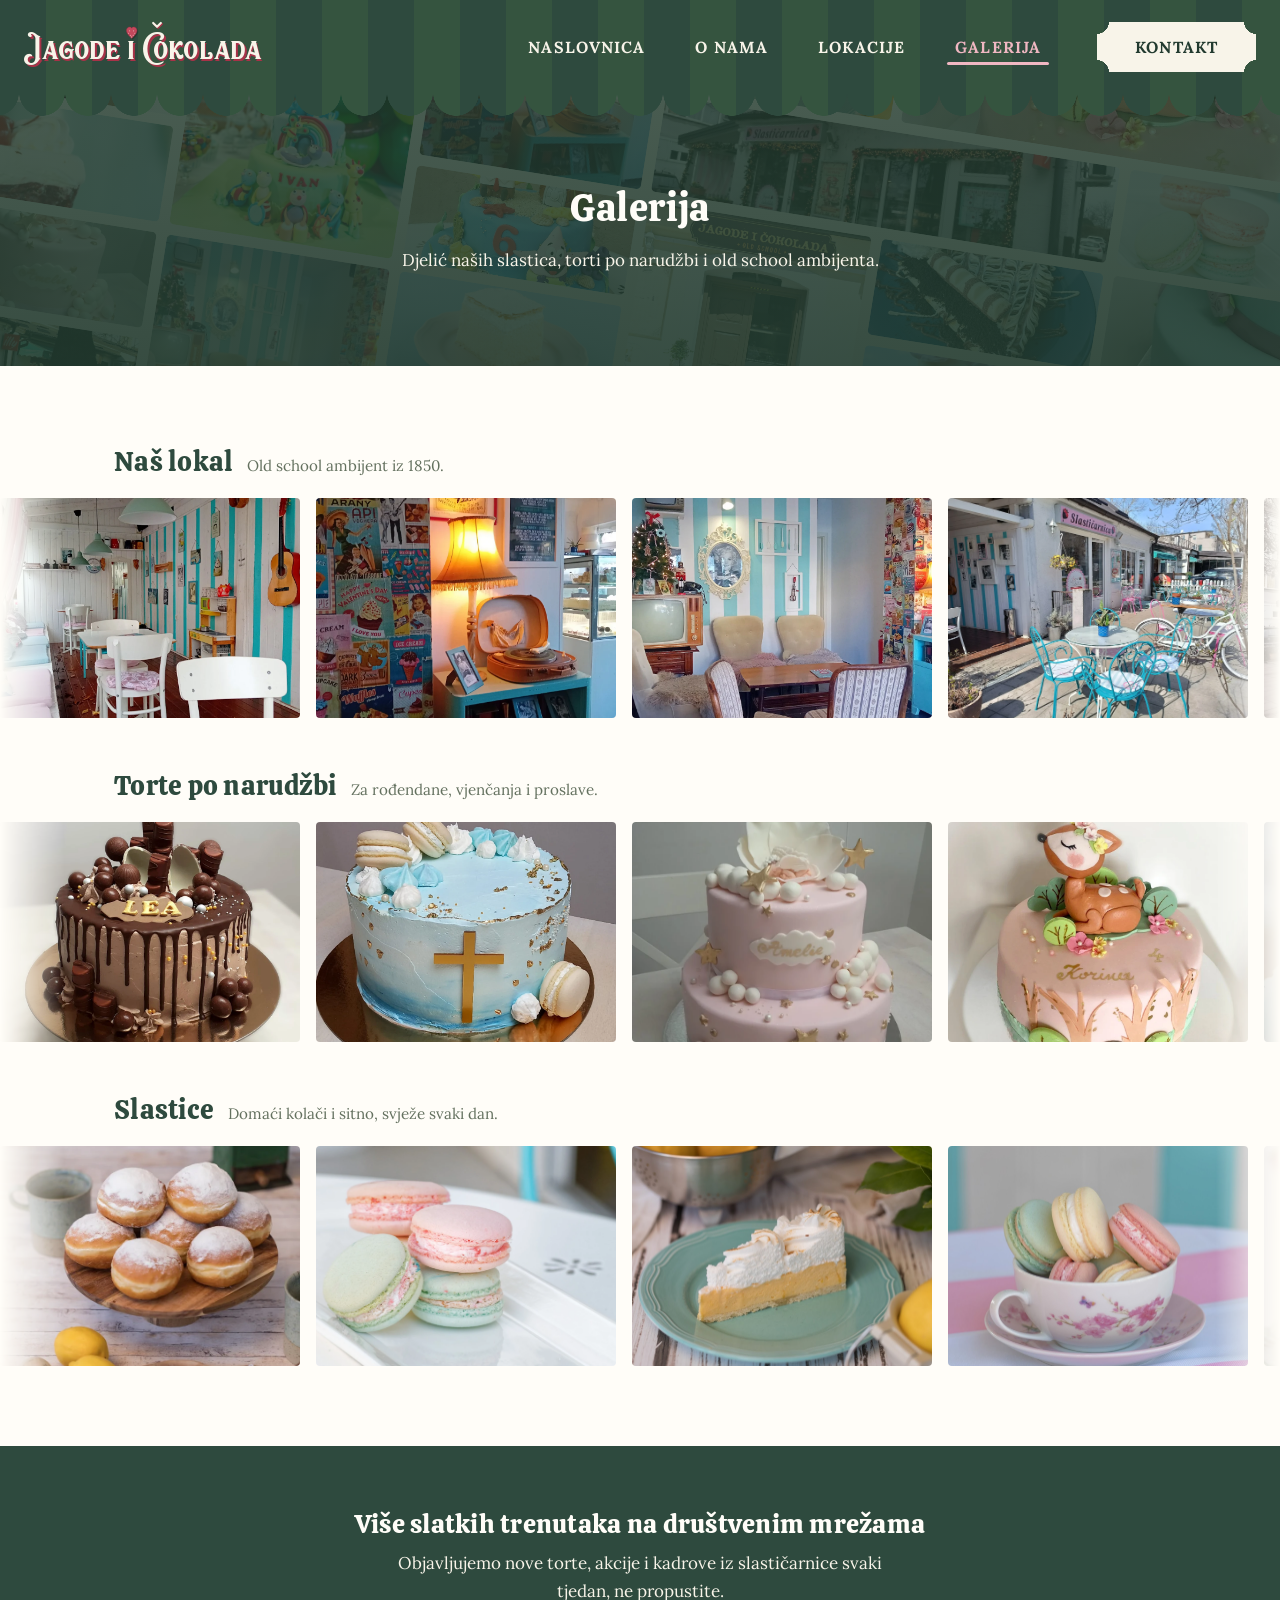
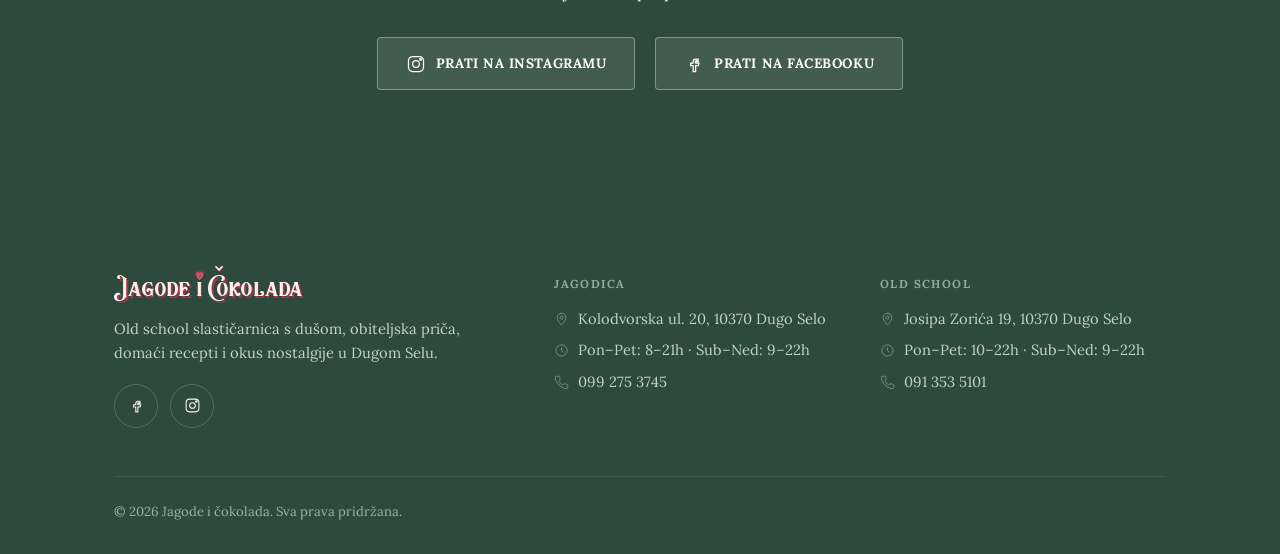
==== commit 2310480b: "Make gallery rows full-bleed and fix desktop horizontal scroll Gallery image marquees now span the f" ====
--- a/galerija.html
+++ b/galerija.html
@@ -87,7 +87,7 @@
         <h2>Naš lokal</h2>
         <p>Old school ambijent iz 1850.</p>
       </div>
-      <div class="marquee">
+      <div class="marquee full-bleed">
         <div class="marquee-track">
           <div class="m-item"><img src="images/restaurant.webp" alt="Ambijent slastičarnice"><span class="m-zoom"><svg viewBox="0 0 24 24"><circle cx="11" cy="11" r="7"/><path d="M21 21l-4.3-4.3M11 8v6M8 11h6"/></svg></span></div>
           <div class="m-item"><img src="images/restaurant2.webp" alt="Ambijent slastičarnice"><span class="m-zoom"><svg viewBox="0 0 24 24"><circle cx="11" cy="11" r="7"/><path d="M21 21l-4.3-4.3M11 8v6M8 11h6"/></svg></span></div>
@@ -106,7 +106,7 @@
         <h2>Torte po narudžbi</h2>
         <p>Za rođendane, vjenčanja i proslave.</p>
       </div>
-      <div class="marquee reverse">
+      <div class="marquee reverse full-bleed">
         <div class="marquee-track">
           <div class="m-item"><img src="images/cake.webp" alt="Torta po narudžbi"><span class="m-zoom"><svg viewBox="0 0 24 24"><circle cx="11" cy="11" r="7"/><path d="M21 21l-4.3-4.3M11 8v6M8 11h6"/></svg></span></div>
           <div class="m-item"><img src="images/cake2.webp" alt="Torta po narudžbi"><span class="m-zoom"><svg viewBox="0 0 24 24"><circle cx="11" cy="11" r="7"/><path d="M21 21l-4.3-4.3M11 8v6M8 11h6"/></svg></span></div>
@@ -127,7 +127,7 @@
         <h2>Slastice</h2>
         <p>Domaći kolači i sitno, svježe svaki dan.</p>
       </div>
-      <div class="marquee">
+      <div class="marquee full-bleed">
         <div class="marquee-track">
           <div class="m-item"><img src="images/food1.webp" alt="Domaće krafne"><span class="m-zoom"><svg viewBox="0 0 24 24"><circle cx="11" cy="11" r="7"/><path d="M21 21l-4.3-4.3M11 8v6M8 11h6"/></svg></span></div>
           <div class="m-item"><img src="images/food2.webp" alt="Slastica"><span class="m-zoom"><svg viewBox="0 0 24 24"><circle cx="11" cy="11" r="7"/><path d="M21 21l-4.3-4.3M11 8v6M8 11h6"/></svg></span></div>
--- a/css/style.css
+++ b/css/style.css
@@ -26,7 +26,7 @@
 
 * { box-sizing: border-box; }
 
-html { scroll-behavior: smooth; }
+html { scroll-behavior: smooth; overflow-x: hidden; }
 
 body {
   margin: 0;
@@ -35,6 +35,7 @@
   color: var(--choc);
   background: var(--white);
   line-height: 1.65;
+  overflow-x: hidden;
 }
 
 h1, h2, h3 {
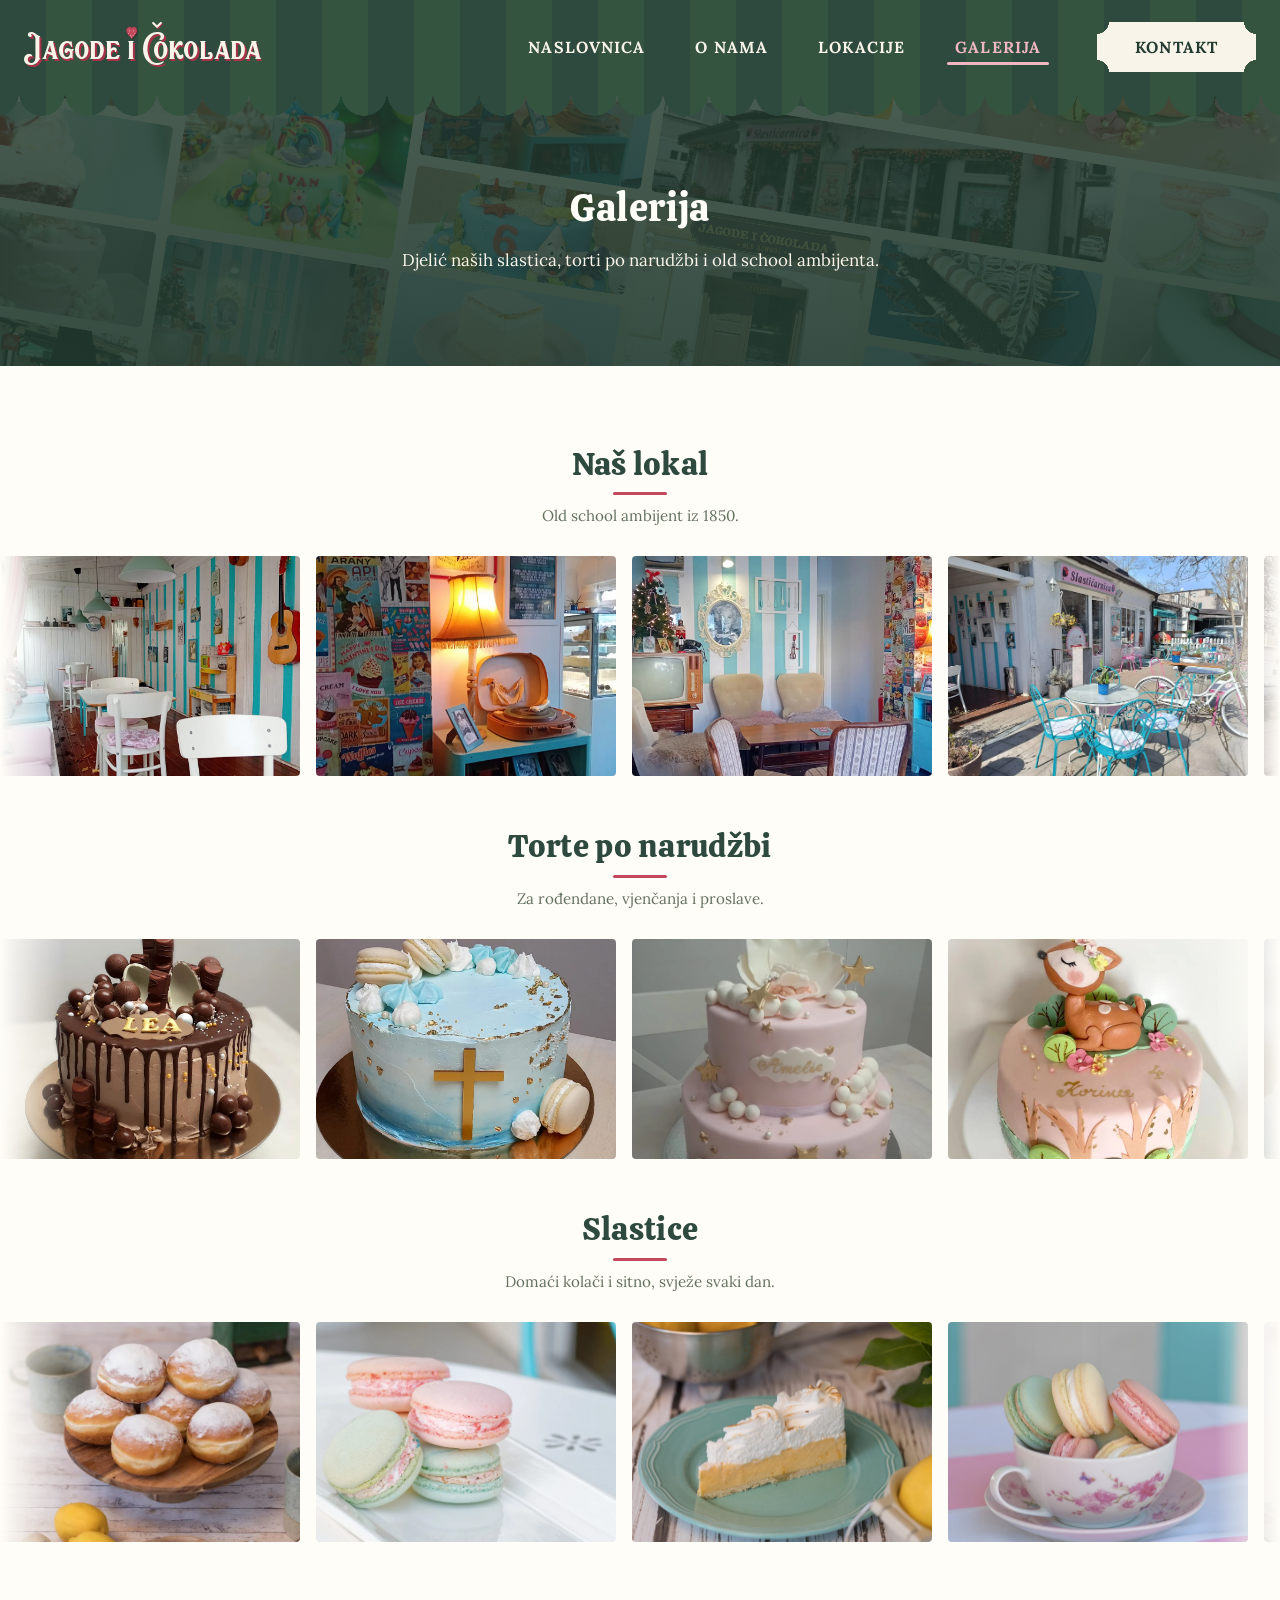
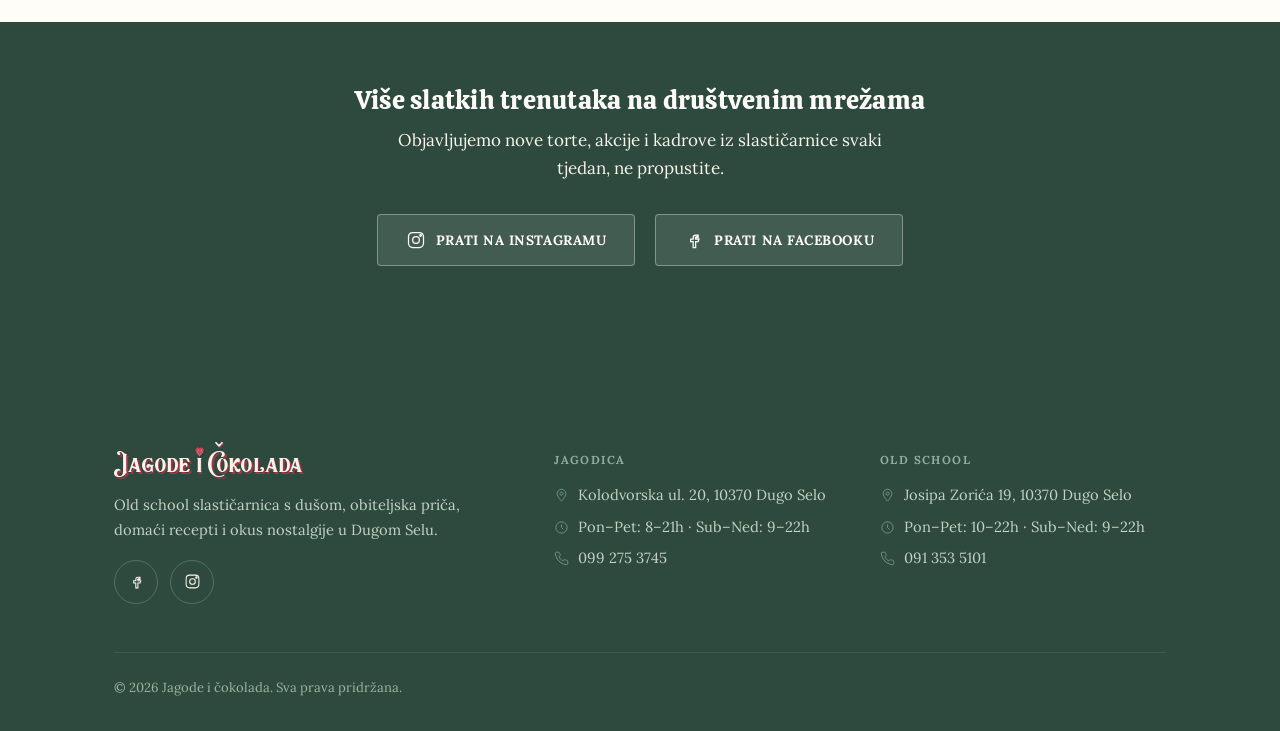
==== commit ea698ea3: "Fix broken gallery image and restyle gallery row headings Remove references to missing food10.webp. " ====
--- a/galerija.html
+++ b/galerija.html
@@ -60,7 +60,6 @@
     <img class="b-tall" src="images/restaurant3.webp" alt="">
     <img class="b-wide" src="images/cake10.webp" alt="">
     <img src="images/food8.webp" alt="">
-    <img src="images/food10.webp" alt="">
     <img class="b-wide" src="images/restaurant6.webp" alt="">
     <img class="b-tall" src="images/cake5.webp" alt="">
     <img src="images/food11.webp" alt="">
@@ -83,7 +82,7 @@
   <div class="container">
 
     <div class="gallery-row">
-      <div class="gallery-row-head">
+      <div class="gallery-row-head reveal">
         <h2>Naš lokal</h2>
         <p>Old school ambijent iz 1850.</p>
       </div>
@@ -102,7 +101,7 @@
     </div>
 
     <div class="gallery-row">
-      <div class="gallery-row-head">
+      <div class="gallery-row-head reveal">
         <h2>Torte po narudžbi</h2>
         <p>Za rođendane, vjenčanja i proslave.</p>
       </div>
@@ -123,7 +122,7 @@
     </div>
 
     <div class="gallery-row">
-      <div class="gallery-row-head">
+      <div class="gallery-row-head reveal">
         <h2>Slastice</h2>
         <p>Domaći kolači i sitno, svježe svaki dan.</p>
       </div>
@@ -138,7 +137,6 @@
           <div class="m-item"><img src="images/food7.webp" alt="Slastica"><span class="m-zoom"><svg viewBox="0 0 24 24"><circle cx="11" cy="11" r="7"/><path d="M21 21l-4.3-4.3M11 8v6M8 11h6"/></svg></span></div>
           <div class="m-item"><img src="images/food8.webp" alt="Slastica"><span class="m-zoom"><svg viewBox="0 0 24 24"><circle cx="11" cy="11" r="7"/><path d="M21 21l-4.3-4.3M11 8v6M8 11h6"/></svg></span></div>
           <div class="m-item"><img src="images/food9.webp" alt="Slastica"><span class="m-zoom"><svg viewBox="0 0 24 24"><circle cx="11" cy="11" r="7"/><path d="M21 21l-4.3-4.3M11 8v6M8 11h6"/></svg></span></div>
-          <div class="m-item"><img src="images/food10.webp" alt="Slastica"><span class="m-zoom"><svg viewBox="0 0 24 24"><circle cx="11" cy="11" r="7"/><path d="M21 21l-4.3-4.3M11 8v6M8 11h6"/></svg></span></div>
           <div class="m-item"><img src="images/food11.webp" alt="Slastica"><span class="m-zoom"><svg viewBox="0 0 24 24"><circle cx="11" cy="11" r="7"/><path d="M21 21l-4.3-4.3M11 8v6M8 11h6"/></svg></span></div>
         </div>
       </div>
--- a/css/style.css
+++ b/css/style.css
@@ -1211,19 +1211,33 @@
 .gallery-row { margin-bottom: 52px; }
 .gallery-row:last-child { margin-bottom: 0; }
 .gallery-row-head {
-  display: flex;
-  align-items: baseline;
-  gap: 14px;
-  margin-bottom: 20px;
+  text-align: center;
+  max-width: 480px;
+  margin: 0 auto 28px;
 }
 .gallery-row-head h2 {
   font-family: var(--font-display);
-  font-size: 1.7rem;
+  font-size: 2rem;
   color: var(--green);
   margin: 0;
-}
+  position: relative;
+  display: inline-block;
+}
+.gallery-row-head h2::after {
+  content: "";
+  display: block;
+  width: 54px;
+  height: 3px;
+  margin: 10px auto 0;
+  border-radius: 2px;
+  background: var(--straw);
+  transform: scaleX(0);
+  transform-origin: center;
+  transition: transform 0.6s cubic-bezier(0.16, 1, 0.3, 1);
+}
+.gallery-row-head.in-view h2::after { transform: scaleX(1); }
 .gallery-row-head p {
-  margin: 0;
+  margin: 8px 0 0;
   color: var(--choc-soft);
   font-size: 0.95rem;
 }
